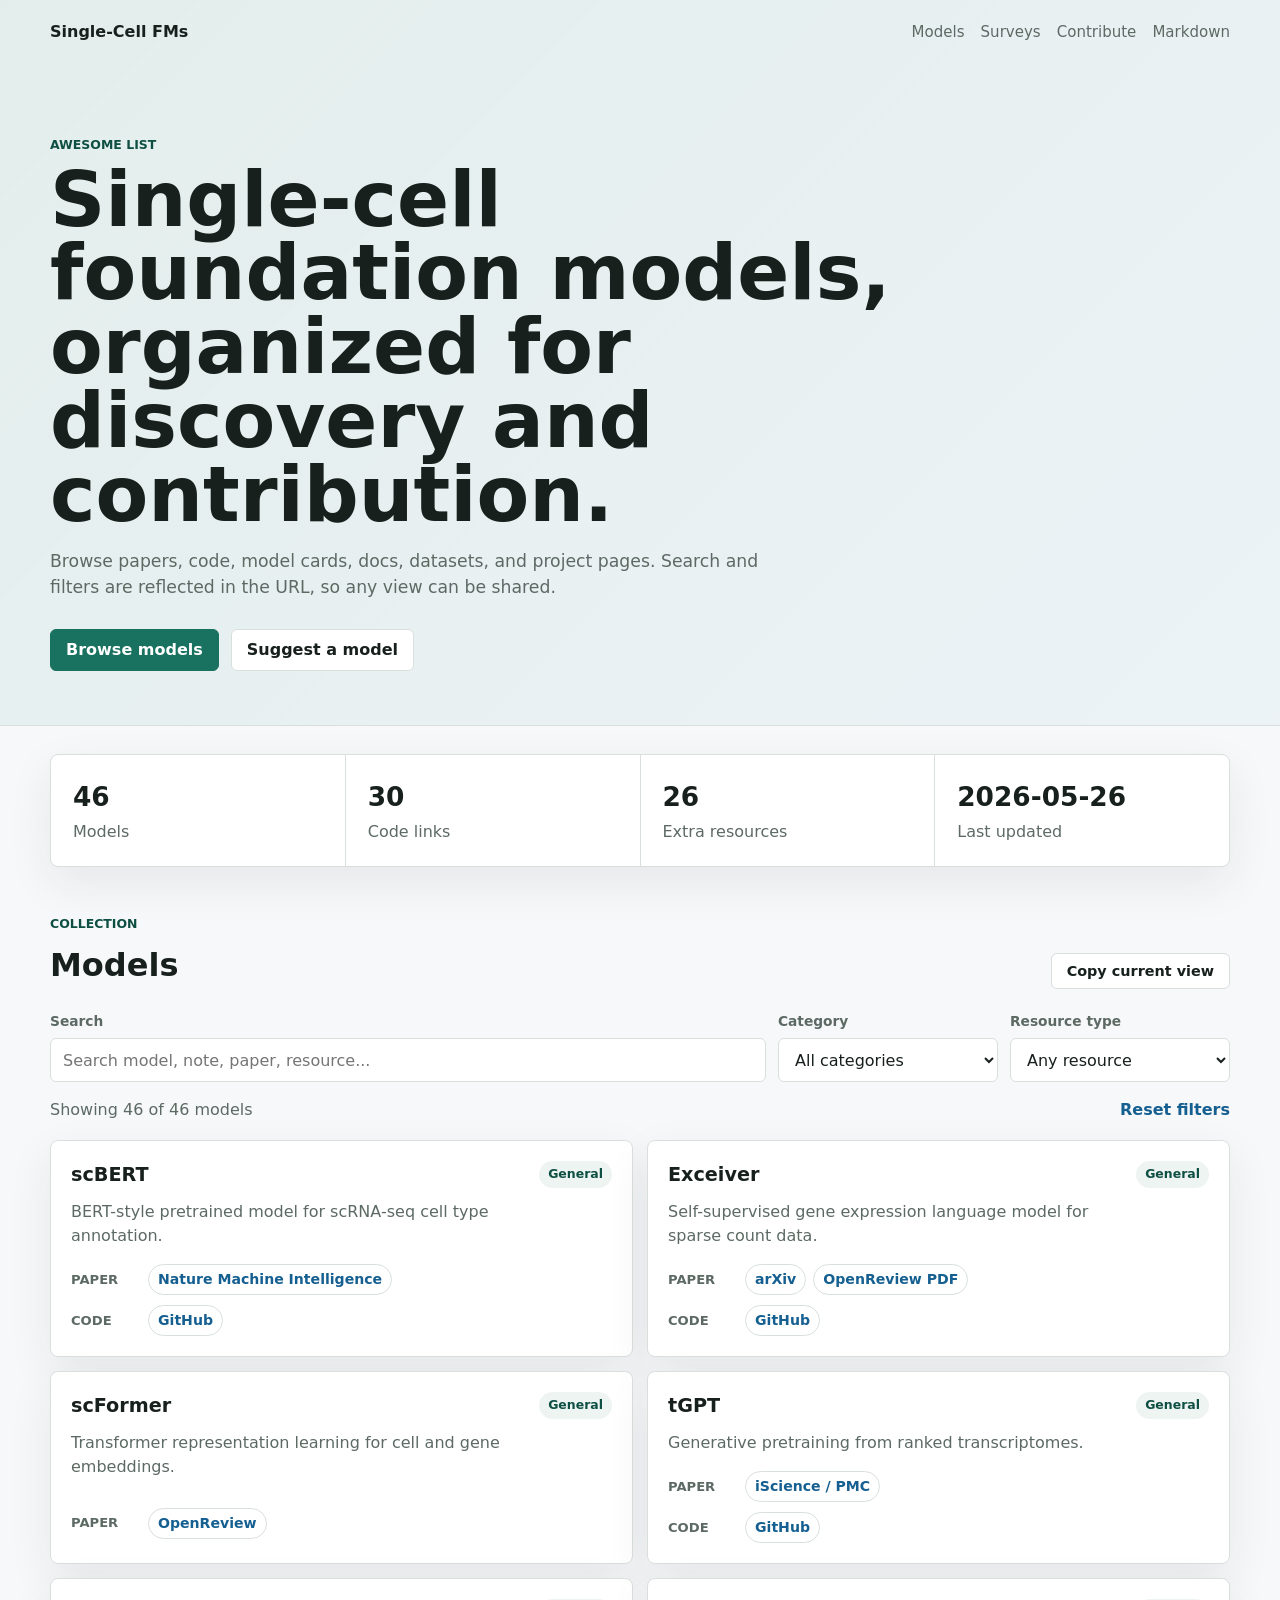
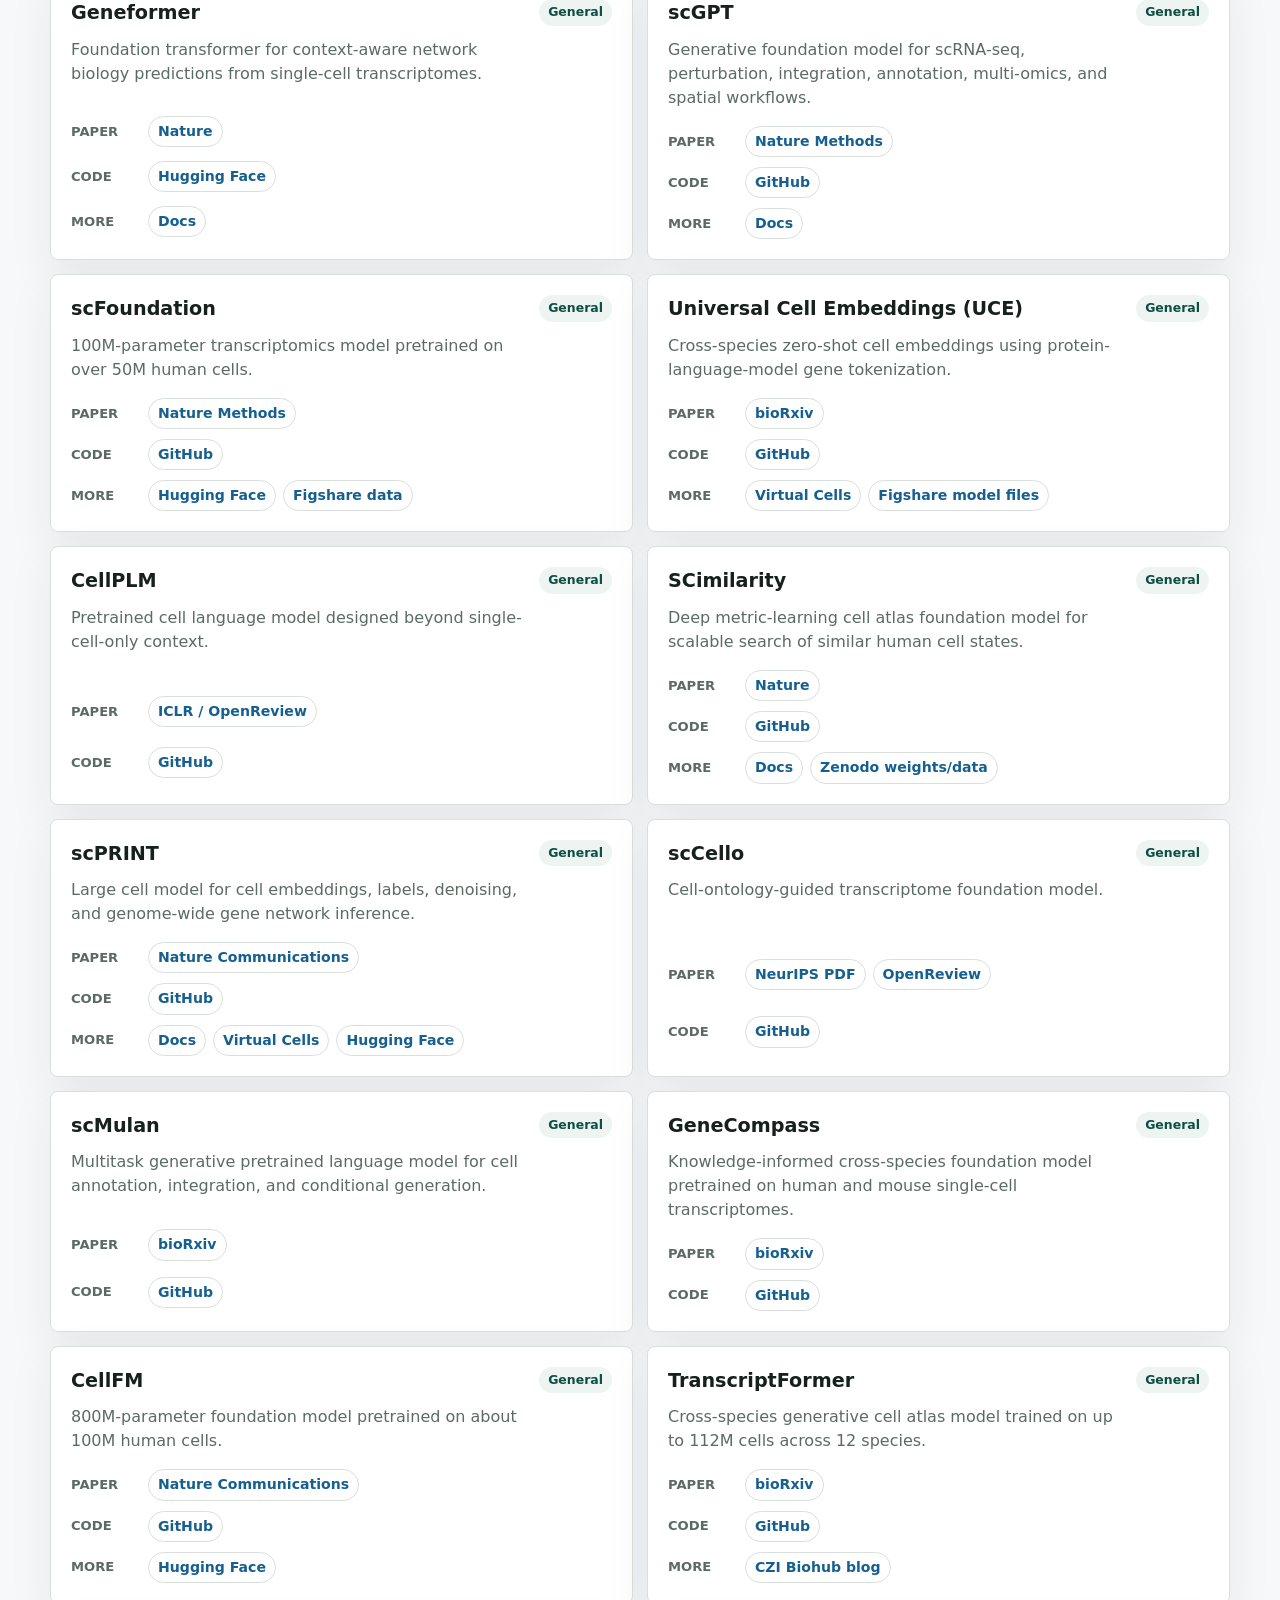
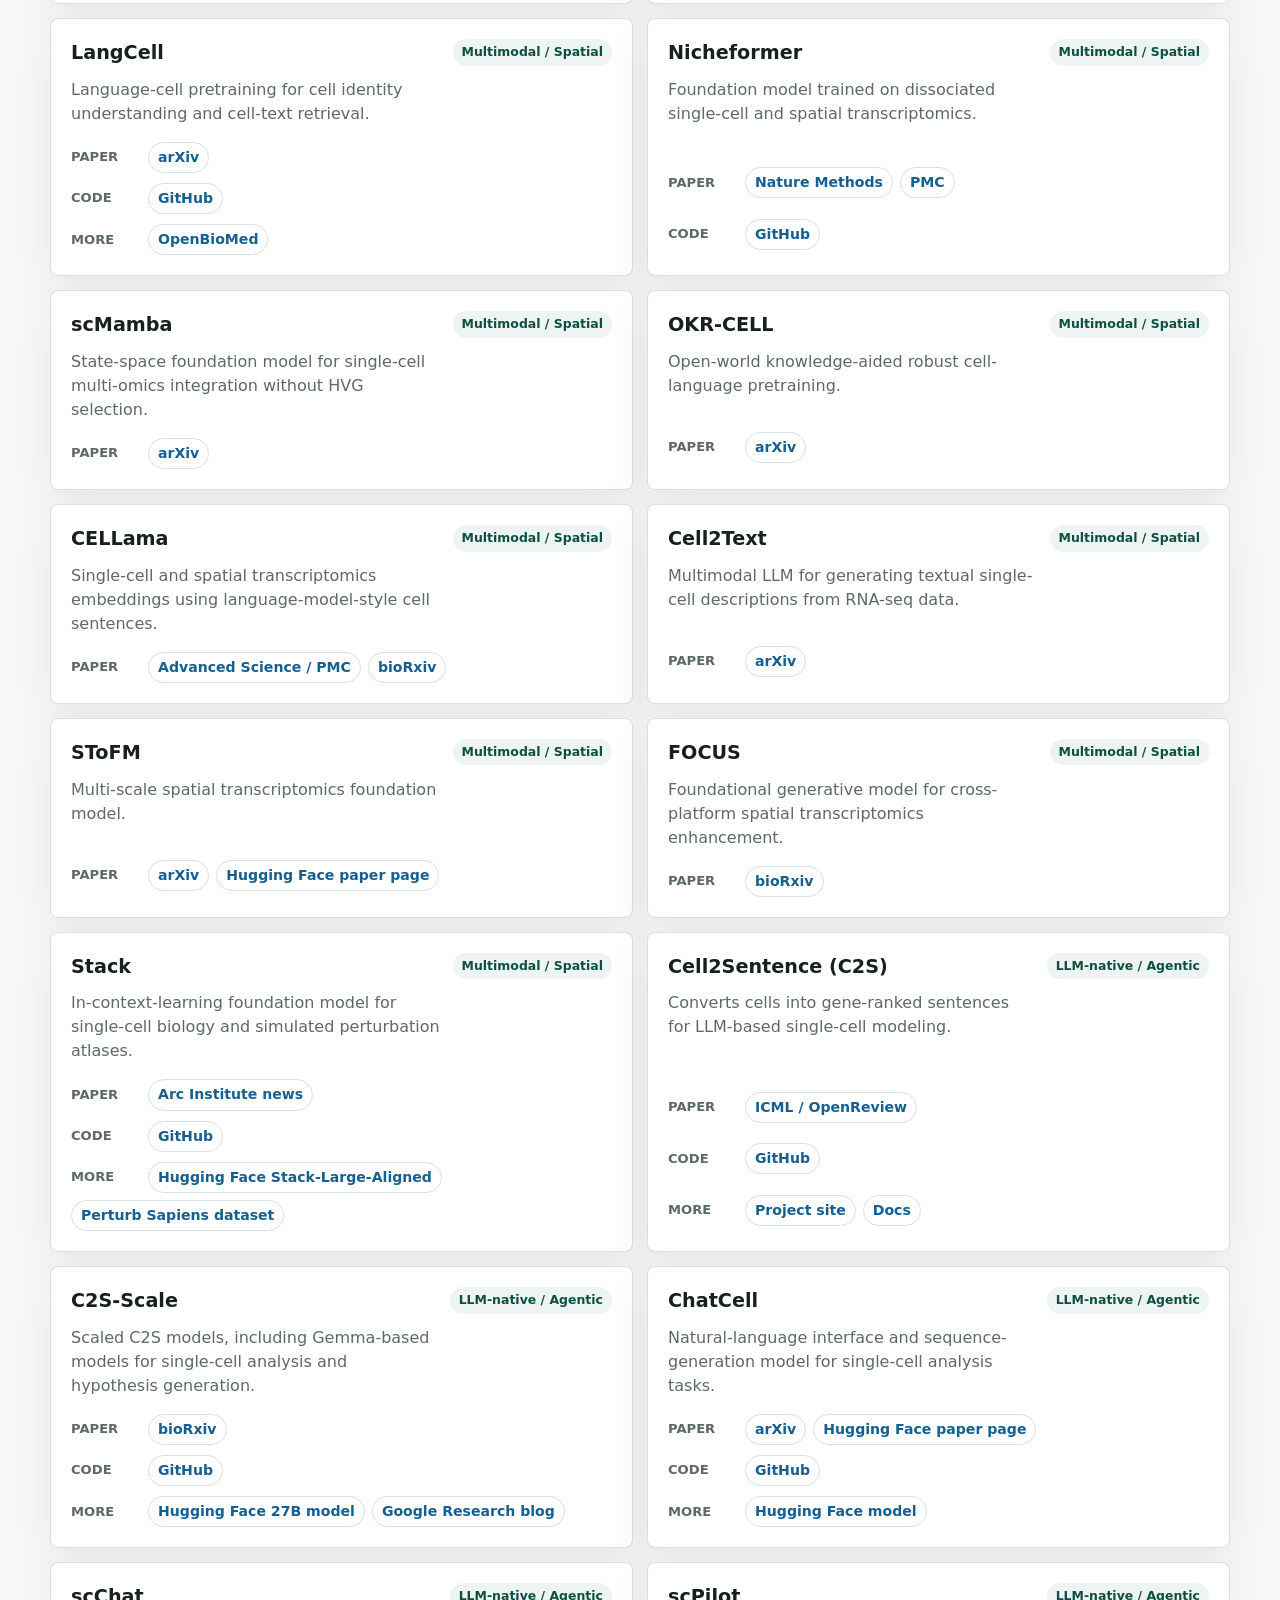
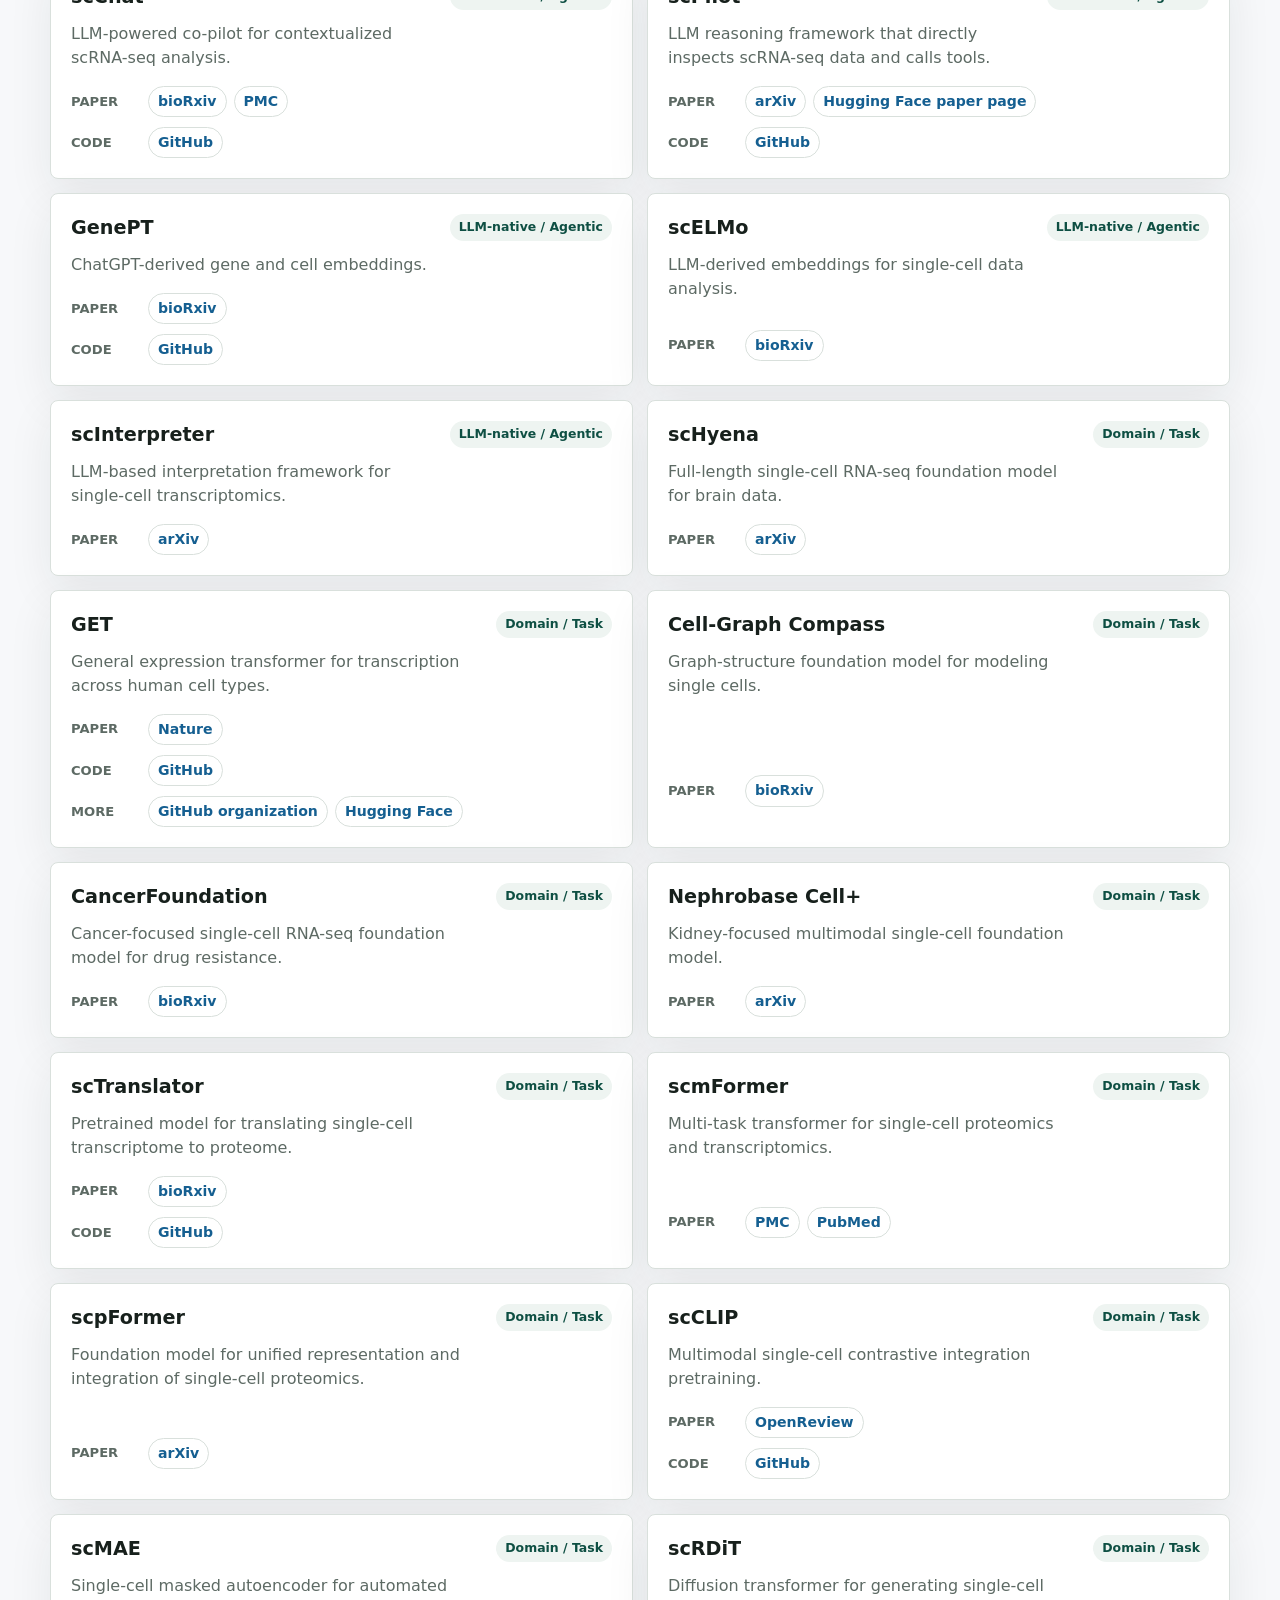
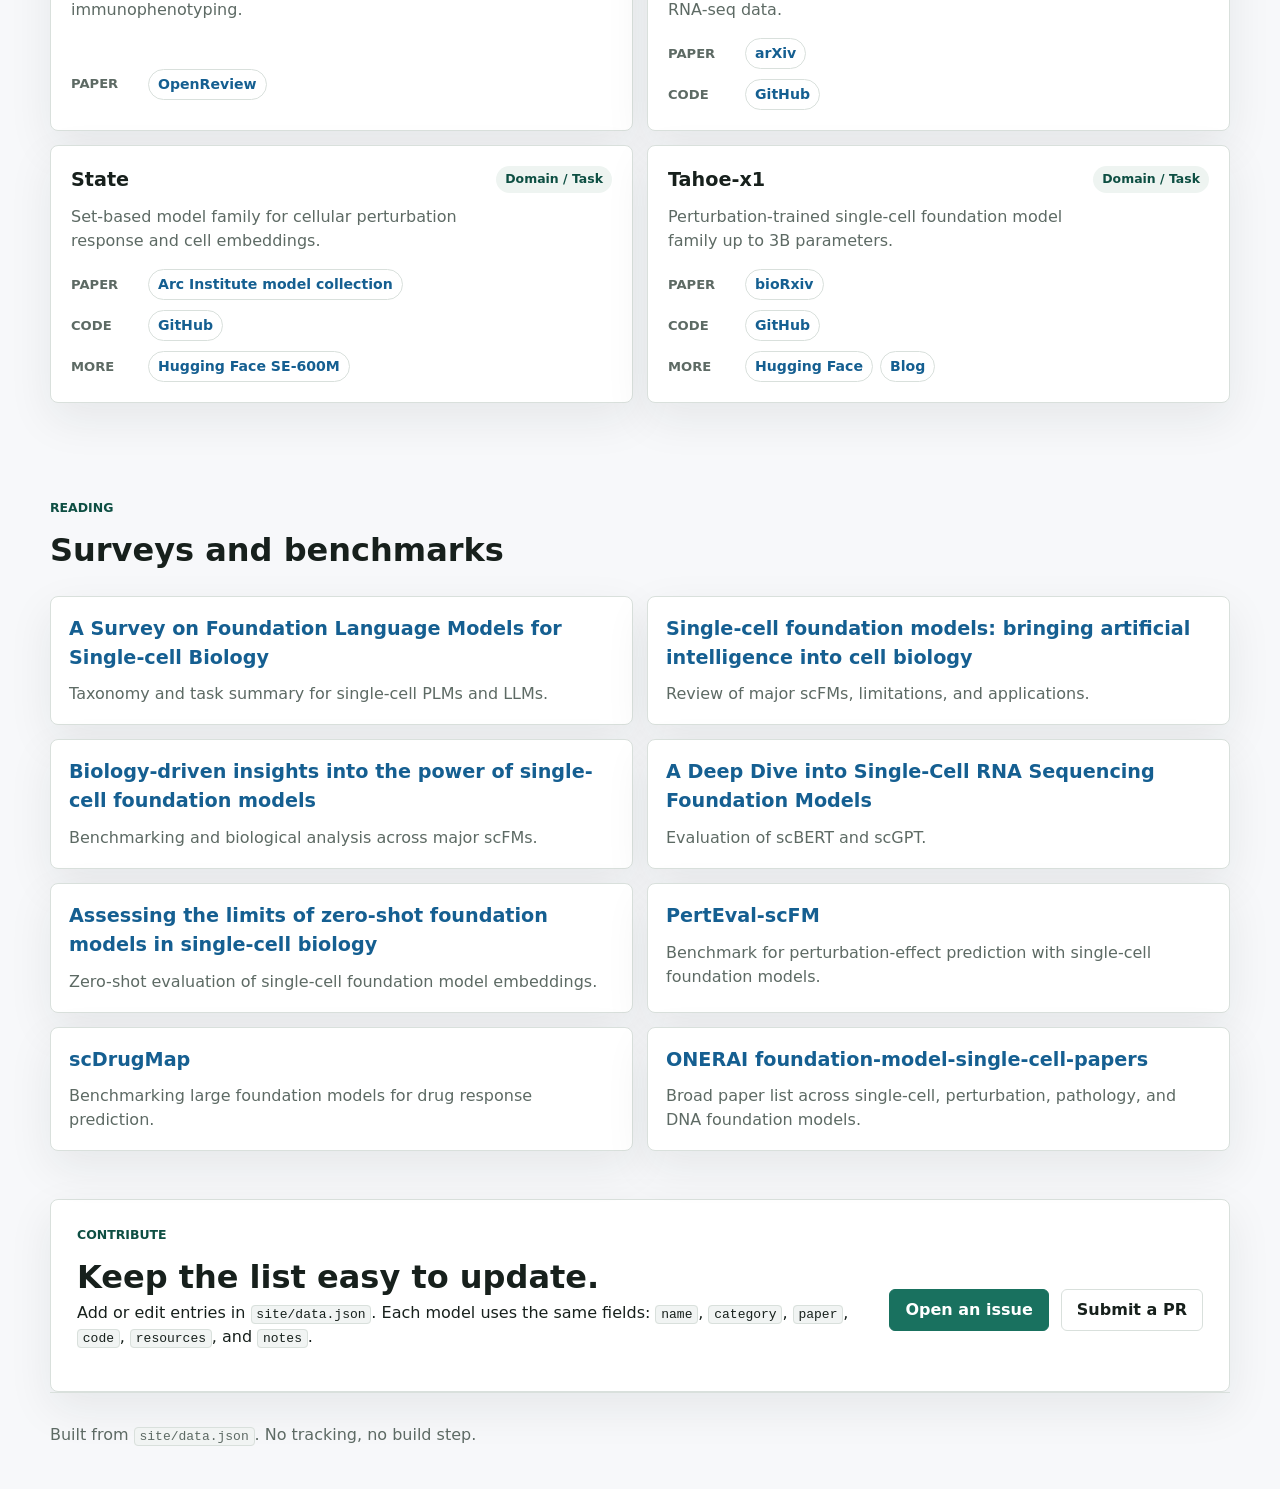
==== site/index.html @ 859fd61c "update website" ====
<!doctype html>
<html lang="en">
  <head>
    <meta charset="utf-8">
    <meta name="viewport" content="width=device-width, initial-scale=1">
    <title>Awesome Single-Cell Foundation Models</title>
    <meta name="description" content="Searchable collection of single-cell foundation models, papers, code, and resources.">
    <link rel="stylesheet" href="styles.css">
  </head>
  <body>
    <header class="site-header">
      <nav class="topbar" aria-label="Primary">
        <a class="brand" href="./">Single-Cell FMs</a>
        <div class="nav-links">
          <a href="#models">Models</a>
          <a href="#resources">Surveys</a>
          <a href="#contribute">Contribute</a>
          <a href="https://github.com/juntaic/Awesome-Single-Cell-Foundation-Models#readme">Markdown</a>
        </div>
      </nav>

      <section class="hero">
        <p class="eyebrow">Awesome list</p>
        <h1>Single-cell foundation models, organized for discovery and contribution.</h1>
        <p class="subtitle">
          Browse papers, code, model cards, docs, datasets, and project pages. Search and filters are reflected in the URL, so any view can be shared.
        </p>
        <div class="hero-actions">
          <a class="button primary" href="#models">Browse models</a>
          <a class="button" href="https://github.com/juntaic/Awesome-Single-Cell-Foundation-Models/issues/new?template=add-model.yml">Suggest a model</a>
        </div>
      </section>
    </header>

    <main>
      <section class="stats" aria-label="Collection summary">
        <div>
          <span id="modelCount">0</span>
          <p>Models</p>
        </div>
        <div>
          <span id="codeCount">0</span>
          <p>Code links</p>
        </div>
        <div>
          <span id="resourceCount">0</span>
          <p>Extra resources</p>
        </div>
        <div>
          <span id="updatedDate">-</span>
          <p>Last updated</p>
        </div>
      </section>

      <section id="models" class="section">
        <div class="section-heading">
          <div>
            <p class="eyebrow">Collection</p>
            <h2>Models</h2>
          </div>
          <button id="copyView" class="button small" type="button">Copy current view</button>
        </div>

        <div class="filters" aria-label="Model filters">
          <label class="search">
            <span>Search</span>
            <input id="searchInput" type="search" placeholder="Search model, note, paper, resource...">
          </label>

          <label>
            <span>Category</span>
            <select id="categoryFilter">
              <option value="">All categories</option>
            </select>
          </label>

          <label>
            <span>Resource type</span>
            <select id="resourceFilter">
              <option value="">Any resource</option>
              <option value="code">Has code</option>
              <option value="model">Has model / weights</option>
              <option value="docs">Has docs / project</option>
              <option value="data">Has data</option>
            </select>
          </label>
        </div>

        <div class="result-row">
          <p id="resultCount">Showing 0 models</p>
          <button id="resetFilters" type="button">Reset filters</button>
        </div>

        <div id="modelGrid" class="model-grid" aria-live="polite"></div>
      </section>

      <section id="resources" class="section">
        <div class="section-heading">
          <div>
            <p class="eyebrow">Reading</p>
            <h2>Surveys and benchmarks</h2>
          </div>
        </div>
        <div id="resourceList" class="resource-list"></div>
      </section>

      <section id="contribute" class="section contribute">
        <div>
          <p class="eyebrow">Contribute</p>
          <h2>Keep the list easy to update.</h2>
          <p>
            Add or edit entries in <code>site/data.json</code>. Each model uses the same fields:
            <code>name</code>, <code>category</code>, <code>paper</code>, <code>code</code>,
            <code>resources</code>, and <code>notes</code>.
          </p>
        </div>
        <div class="contribute-actions">
          <a class="button primary" href="https://github.com/juntaic/Awesome-Single-Cell-Foundation-Models/issues/new?template=add-model.yml">Open an issue</a>
          <a class="button" href="https://github.com/juntaic/Awesome-Single-Cell-Foundation-Models/pulls">Submit a PR</a>
        </div>
      </section>
    </main>

    <footer>
      <p>Built from <code>site/data.json</code>. No tracking, no build step.</p>
    </footer>

    <script src="app.js"></script>
  </body>
</html>
---- site/styles.css ----
:root {
  color-scheme: light;
  --bg: #f7f8fa;
  --surface: #ffffff;
  --surface-soft: #eef4f1;
  --text: #17201c;
  --muted: #5d6a64;
  --line: #d9e0dc;
  --accent: #19715f;
  --accent-dark: #0e4f43;
  --accent-soft: #dceee8;
  --link: #155f91;
  --shadow: 0 16px 45px rgba(21, 41, 34, 0.08);
}

* {
  box-sizing: border-box;
}

body {
  margin: 0;
  background: var(--bg);
  color: var(--text);
  font-family: Inter, ui-sans-serif, system-ui, -apple-system, BlinkMacSystemFont, "Segoe UI", sans-serif;
  line-height: 1.5;
}

a {
  color: var(--link);
  text-decoration: none;
}

a:hover {
  text-decoration: underline;
}

code {
  border: 1px solid var(--line);
  border-radius: 4px;
  background: #f1f4f3;
  padding: 0.08rem 0.3rem;
}

.site-header {
  background:
    linear-gradient(135deg, rgba(25, 113, 95, 0.12), rgba(71, 133, 171, 0.1)),
    var(--surface);
  border-bottom: 1px solid var(--line);
}

.topbar,
main,
footer {
  width: min(1180px, calc(100% - 32px));
  margin: 0 auto;
}

.topbar {
  min-height: 64px;
  display: flex;
  align-items: center;
  justify-content: space-between;
  gap: 24px;
}

.brand {
  color: var(--text);
  font-weight: 800;
}

.nav-links {
  display: flex;
  flex-wrap: wrap;
  gap: 16px;
  font-size: 0.94rem;
}

.nav-links a {
  color: var(--muted);
}

.hero {
  width: min(1180px, calc(100% - 32px));
  margin: 0 auto;
  padding: 72px 0 54px;
}

.eyebrow {
  margin: 0 0 8px;
  color: var(--accent-dark);
  font-size: 0.78rem;
  font-weight: 800;
  letter-spacing: 0;
  text-transform: uppercase;
}

h1,
h2,
h3,
p {
  margin-top: 0;
}

h1 {
  max-width: 920px;
  margin-bottom: 18px;
  font-size: clamp(2.35rem, 6vw, 5.4rem);
  line-height: 0.96;
  letter-spacing: 0;
}

h2 {
  margin-bottom: 0;
  font-size: 2rem;
  letter-spacing: 0;
}

h3 {
  margin-bottom: 10px;
  font-size: 1.2rem;
  letter-spacing: 0;
}

.subtitle {
  max-width: 760px;
  color: var(--muted);
  font-size: 1.08rem;
}

.hero-actions,
.contribute-actions {
  display: flex;
  flex-wrap: wrap;
  gap: 12px;
  margin-top: 28px;
}

.button,
button {
  display: inline-flex;
  align-items: center;
  justify-content: center;
  min-height: 42px;
  border: 1px solid var(--line);
  border-radius: 6px;
  background: var(--surface);
  color: var(--text);
  padding: 0 15px;
  font: inherit;
  font-weight: 700;
  cursor: pointer;
}

.button:hover,
button:hover {
  border-color: var(--accent);
  text-decoration: none;
}

.button.primary {
  border-color: var(--accent);
  background: var(--accent);
  color: #fff;
}

.button.small {
  min-height: 36px;
  font-size: 0.9rem;
}

.stats {
  display: grid;
  grid-template-columns: repeat(4, 1fr);
  gap: 1px;
  overflow: hidden;
  margin-top: 28px;
  border: 1px solid var(--line);
  border-radius: 8px;
  background: var(--line);
  box-shadow: var(--shadow);
}

.stats div {
  background: var(--surface);
  padding: 22px;
}

.stats span {
  display: block;
  margin-bottom: 3px;
  font-size: 1.65rem;
  font-weight: 850;
}

.stats p,
.result-row p,
footer p {
  margin-bottom: 0;
  color: var(--muted);
}

.section {
  padding: 48px 0;
}

.section-heading {
  display: flex;
  align-items: end;
  justify-content: space-between;
  gap: 16px;
  margin-bottom: 22px;
}

.filters {
  display: grid;
  grid-template-columns: minmax(220px, 1fr) 220px 220px;
  gap: 12px;
  margin-bottom: 16px;
}

label span {
  display: block;
  margin-bottom: 6px;
  color: var(--muted);
  font-size: 0.86rem;
  font-weight: 700;
}

input,
select {
  width: 100%;
  height: 44px;
  border: 1px solid var(--line);
  border-radius: 6px;
  background: var(--surface);
  color: var(--text);
  padding: 0 12px;
  font: inherit;
}

input:focus,
select:focus {
  border-color: var(--accent);
  outline: 3px solid var(--accent-soft);
}

.result-row {
  display: flex;
  align-items: center;
  justify-content: space-between;
  gap: 12px;
  margin-bottom: 18px;
}

.result-row button {
  min-height: auto;
  border: 0;
  background: transparent;
  color: var(--link);
  padding: 0;
}

.model-grid {
  display: grid;
  grid-template-columns: repeat(2, minmax(0, 1fr));
  gap: 14px;
}

.model-card,
.resource-card,
.contribute {
  border: 1px solid var(--line);
  border-radius: 8px;
  background: var(--surface);
  box-shadow: var(--shadow);
}

.model-card {
  display: grid;
  gap: 16px;
  padding: 20px;
}

.model-card header {
  display: flex;
  align-items: start;
  justify-content: space-between;
  gap: 12px;
}

.category {
  flex: none;
  border-radius: 999px;
  background: var(--surface-soft);
  color: var(--accent-dark);
  padding: 4px 9px;
  font-size: 0.78rem;
  font-weight: 800;
}

.notes {
  margin-bottom: 0;
  color: var(--muted);
}

.link-groups {
  display: grid;
  gap: 10px;
}

.link-group {
  display: flex;
  flex-wrap: wrap;
  gap: 7px;
  align-items: center;
}

.link-label {
  min-width: 70px;
  color: var(--muted);
  font-size: 0.82rem;
  font-weight: 800;
  text-transform: uppercase;
}

.pill {
  border: 1px solid var(--line);
  border-radius: 999px;
  background: #fff;
  padding: 4px 9px;
  font-size: 0.88rem;
  font-weight: 700;
}

.resource-list {
  display: grid;
  grid-template-columns: repeat(2, minmax(0, 1fr));
  gap: 14px;
}

.resource-card {
  padding: 18px;
}

.resource-card p {
  margin-bottom: 0;
  color: var(--muted);
}

.contribute {
  display: grid;
  grid-template-columns: 1fr auto;
  gap: 20px;
  align-items: center;
  padding: 26px;
}

footer {
  padding: 30px 0 42px;
  border-top: 1px solid var(--line);
}

@media (max-width: 820px) {
  .topbar,
  .section-heading,
  .result-row,
  .contribute {
    align-items: start;
    flex-direction: column;
  }

  .stats,
  .filters,
  .model-grid,
  .resource-list,
  .contribute {
    grid-template-columns: 1fr;
  }

  .hero {
    padding: 48px 0 38px;
  }

  h1 {
    font-size: 2.7rem;
  }
}
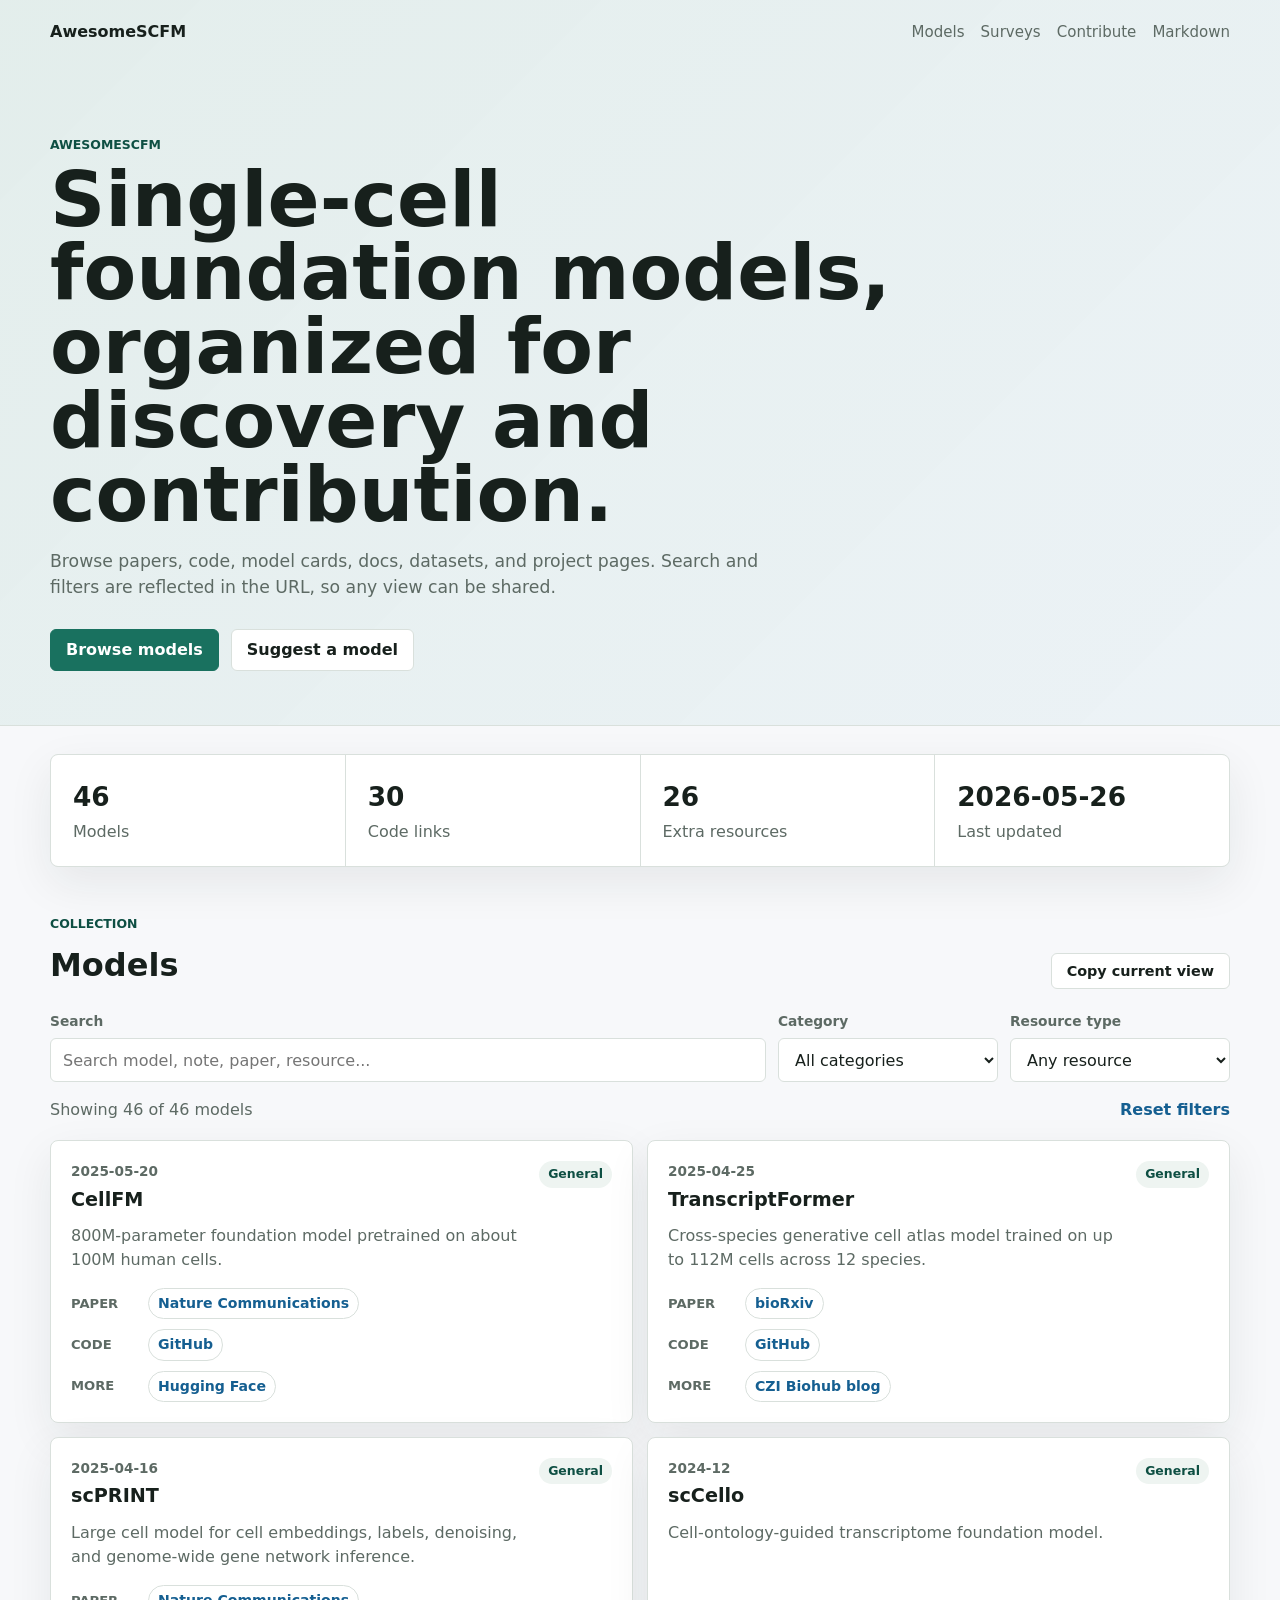
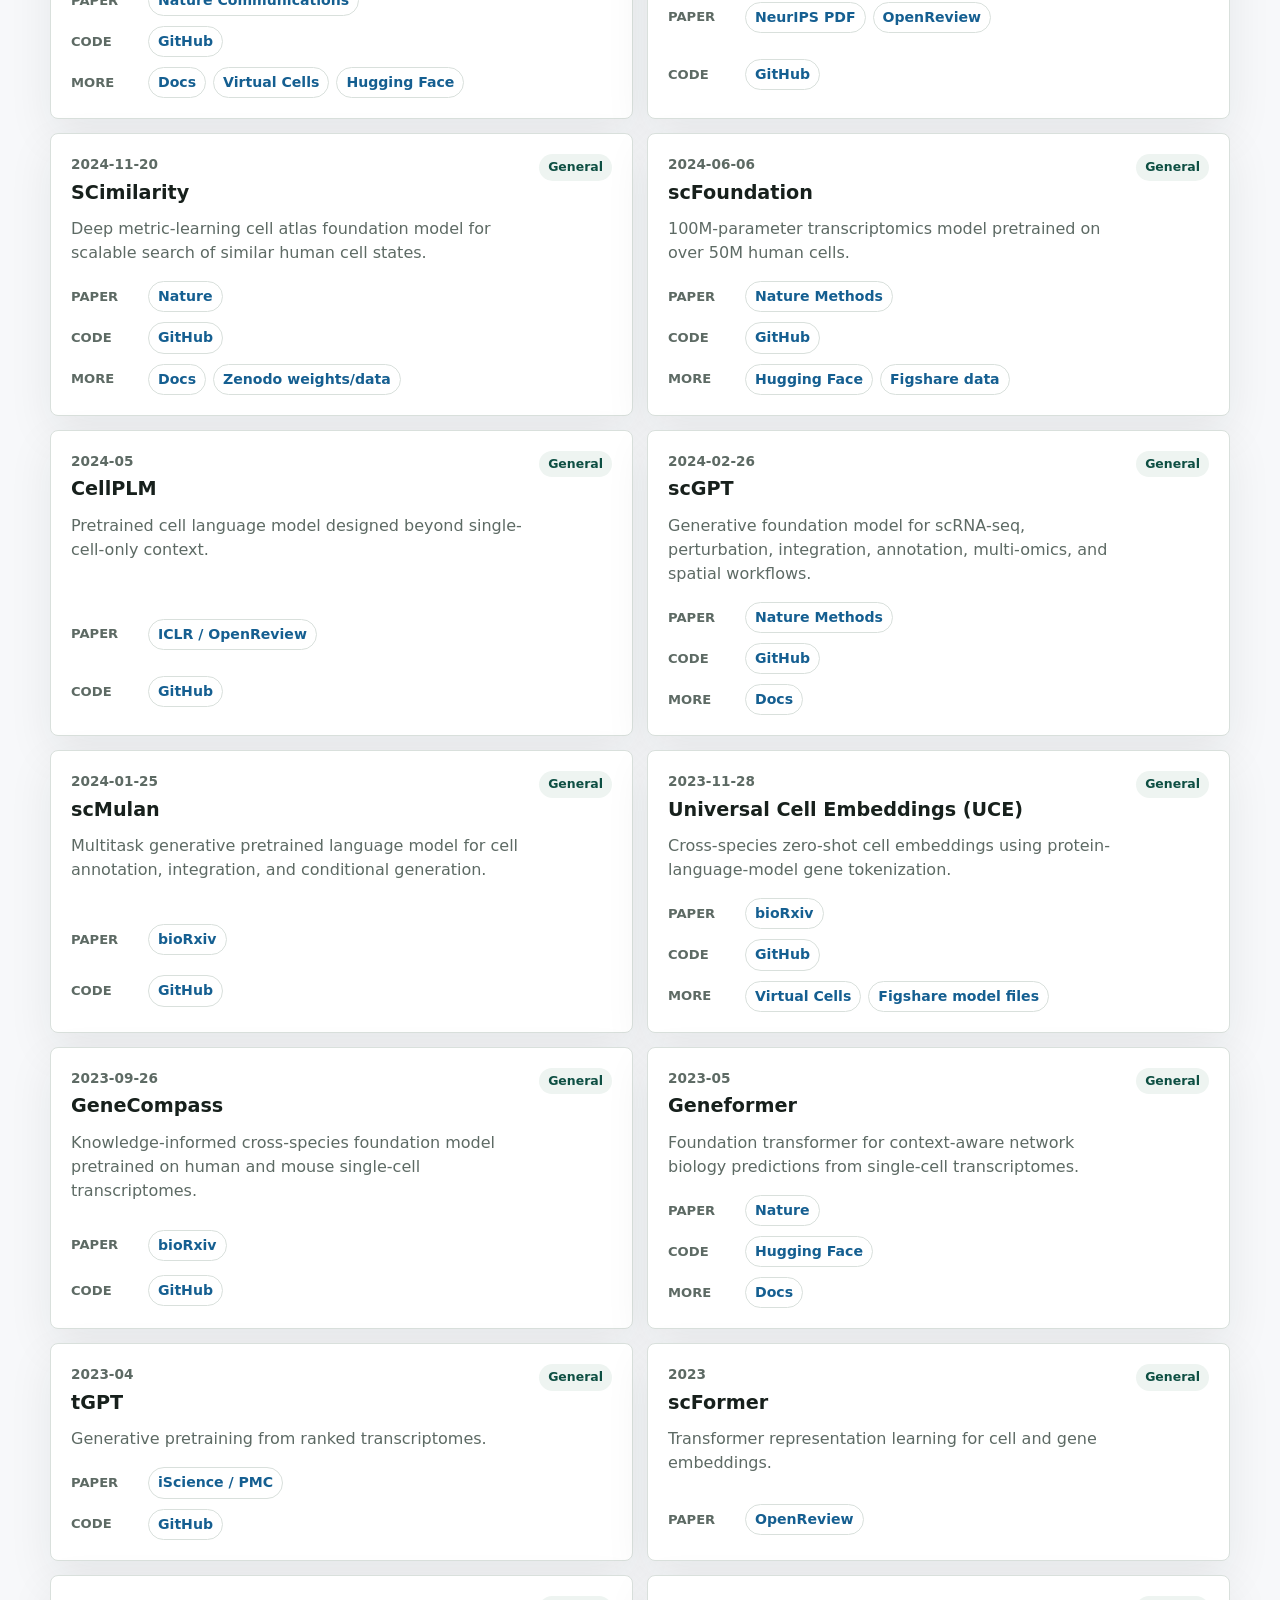
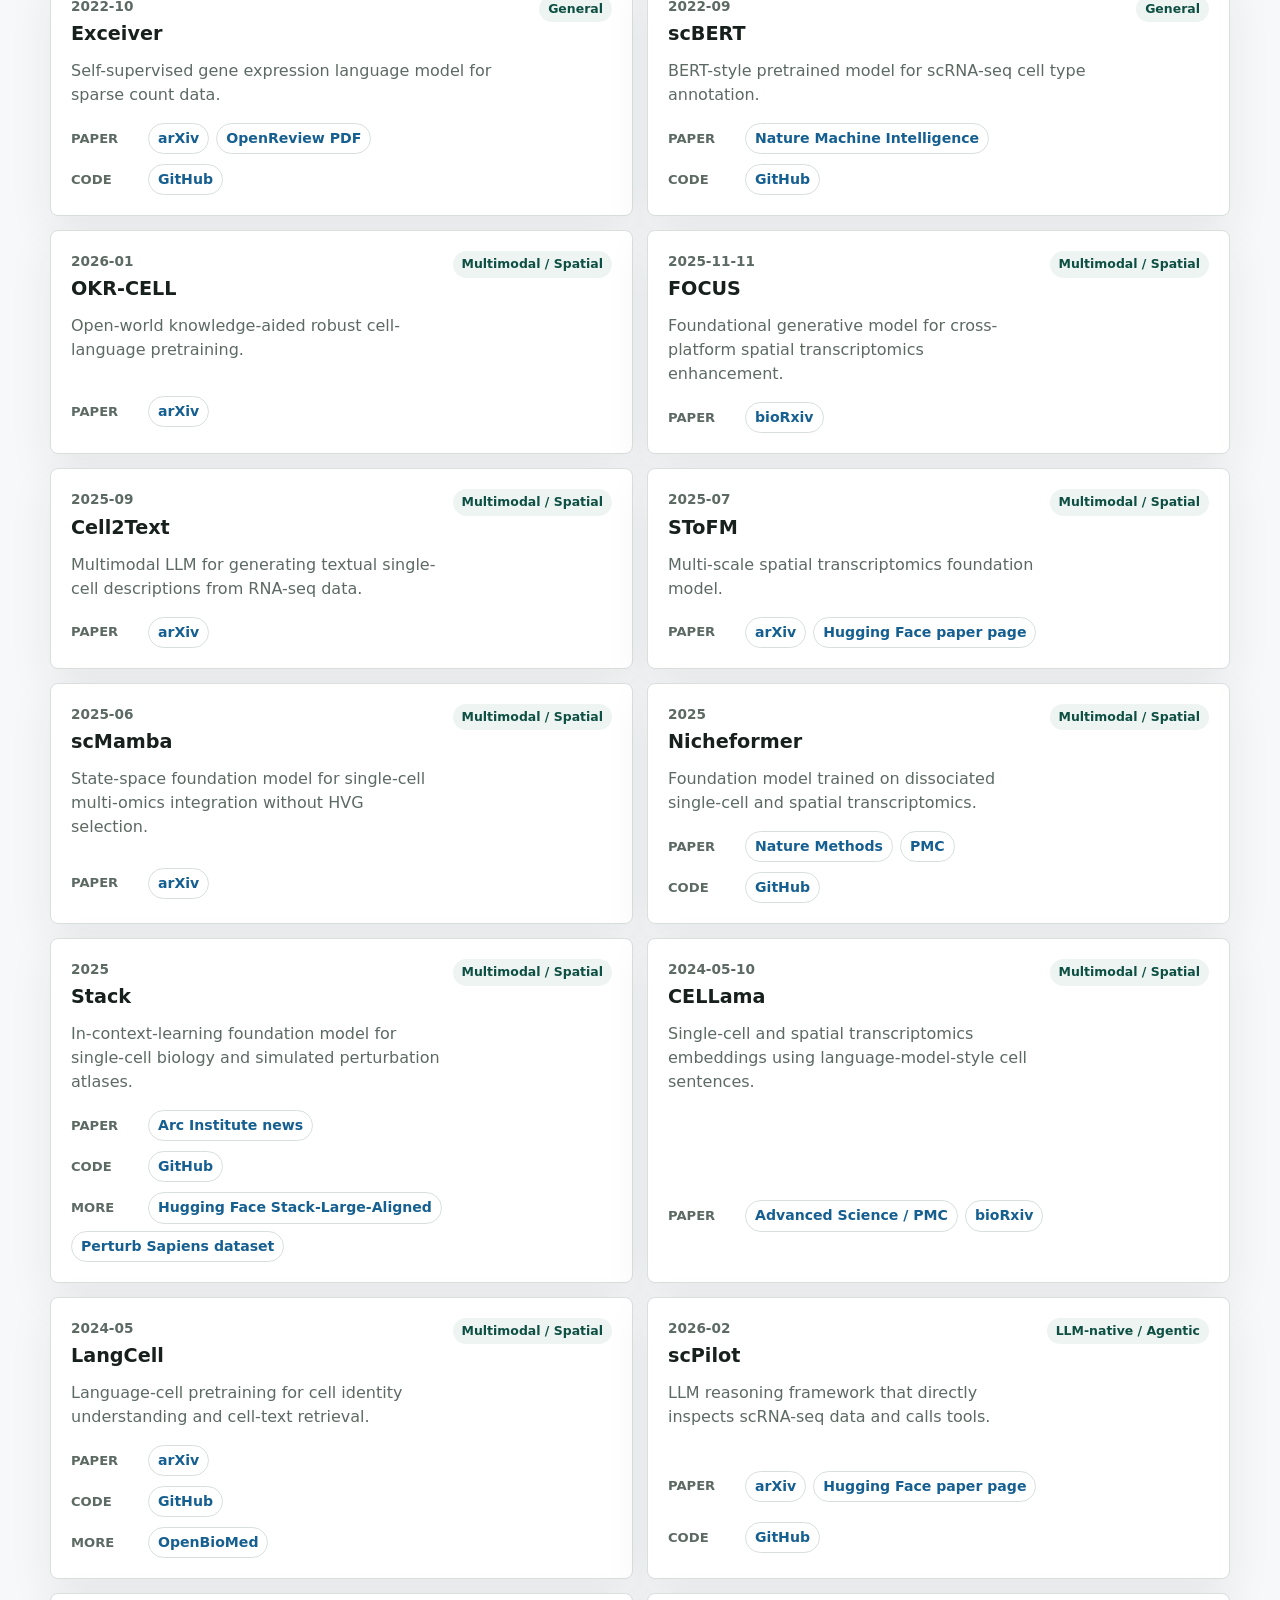
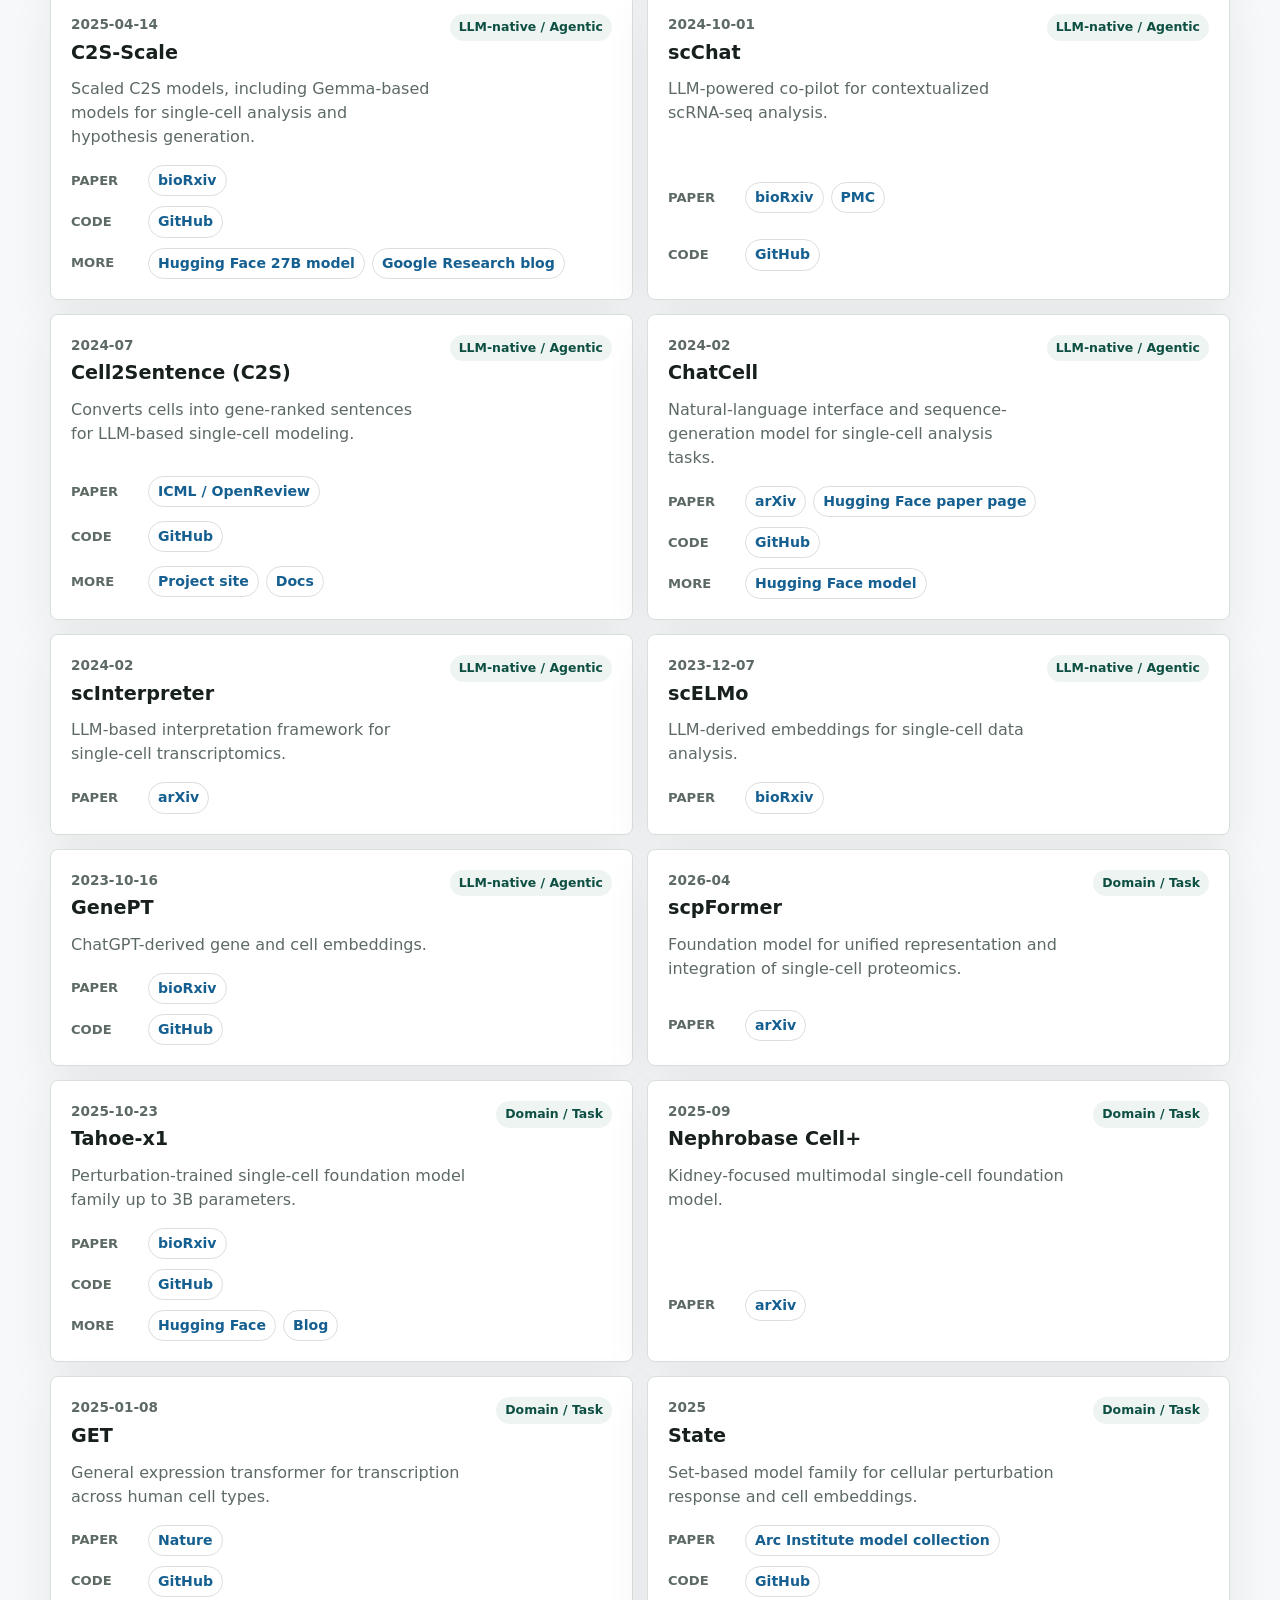
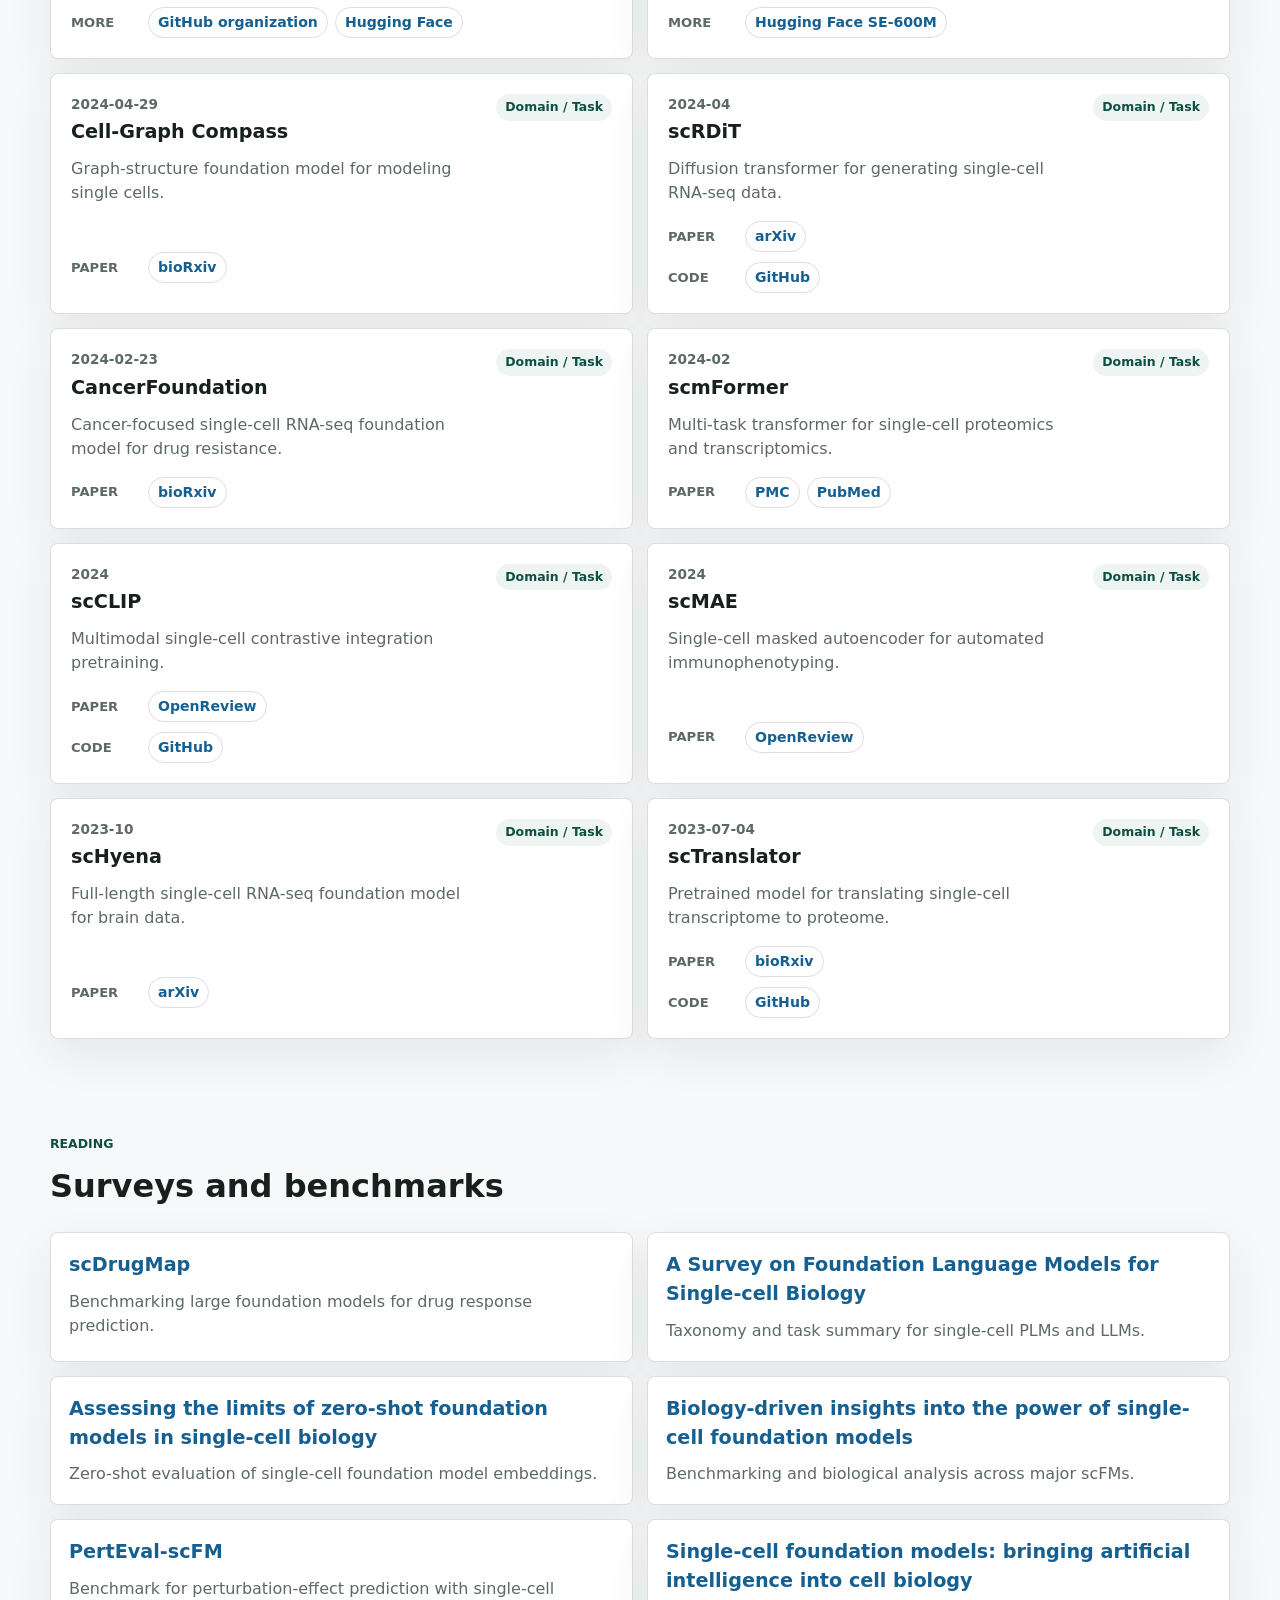
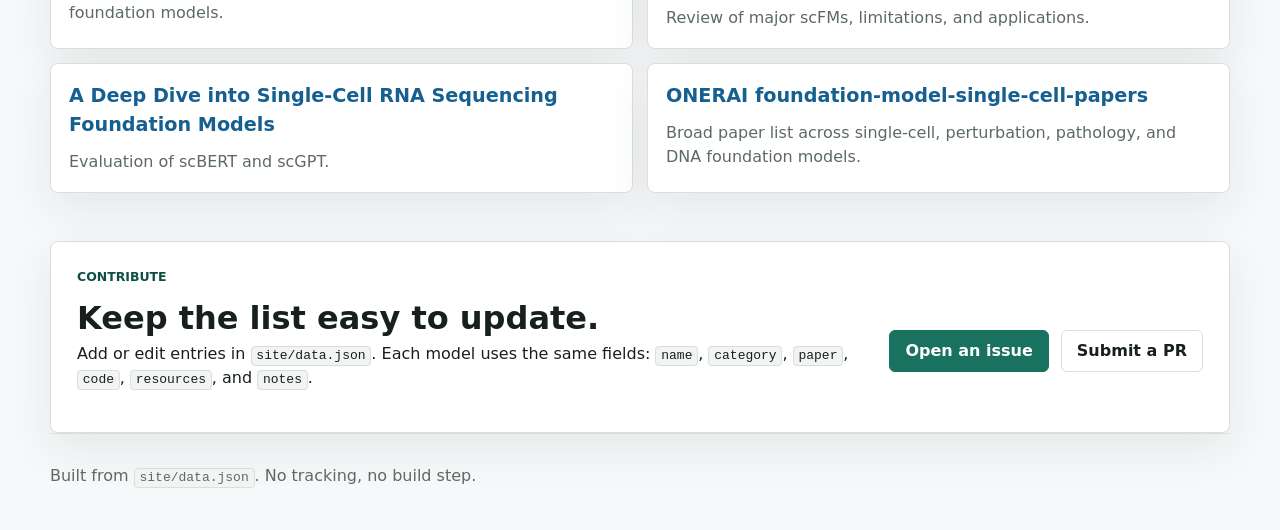
==== commit 5461c7ba: "Configure AwesomeSCFM custom domain" ====
--- a/site/index.html
+++ b/site/index.html
@@ -3,31 +3,31 @@
   <head>
     <meta charset="utf-8">
     <meta name="viewport" content="width=device-width, initial-scale=1">
-    <title>Awesome Single-Cell Foundation Models</title>
-    <meta name="description" content="Searchable collection of single-cell foundation models, papers, code, and resources.">
+    <title>AwesomeSCFM</title>
+    <meta name="description" content="AwesomeSCFM is a searchable collection of single-cell foundation models, papers, code, and resources.">
     <link rel="stylesheet" href="styles.css">
   </head>
   <body>
     <header class="site-header">
       <nav class="topbar" aria-label="Primary">
-        <a class="brand" href="./">Single-Cell FMs</a>
+        <a class="brand" href="./">AwesomeSCFM</a>
         <div class="nav-links">
           <a href="#models">Models</a>
           <a href="#resources">Surveys</a>
           <a href="#contribute">Contribute</a>
-          <a href="https://github.com/juntaic/Awesome-Single-Cell-Foundation-Models#readme">Markdown</a>
+          <a href="https://github.com/juntaic7/Awesome-Single-Cell-Foundation-Models#readme">Markdown</a>
         </div>
       </nav>
 
       <section class="hero">
-        <p class="eyebrow">Awesome list</p>
+        <p class="eyebrow">AwesomeSCFM</p>
         <h1>Single-cell foundation models, organized for discovery and contribution.</h1>
         <p class="subtitle">
           Browse papers, code, model cards, docs, datasets, and project pages. Search and filters are reflected in the URL, so any view can be shared.
         </p>
         <div class="hero-actions">
           <a class="button primary" href="#models">Browse models</a>
-          <a class="button" href="https://github.com/juntaic/Awesome-Single-Cell-Foundation-Models/issues/new?template=add-model.yml">Suggest a model</a>
+          <a class="button" href="https://github.com/juntaic7/Awesome-Single-Cell-Foundation-Models/issues/new?template=add-model.yml">Suggest a model</a>
         </div>
       </section>
     </header>
@@ -115,8 +115,8 @@
           </p>
         </div>
         <div class="contribute-actions">
-          <a class="button primary" href="https://github.com/juntaic/Awesome-Single-Cell-Foundation-Models/issues/new?template=add-model.yml">Open an issue</a>
-          <a class="button" href="https://github.com/juntaic/Awesome-Single-Cell-Foundation-Models/pulls">Submit a PR</a>
+          <a class="button primary" href="https://github.com/juntaic7/Awesome-Single-Cell-Foundation-Models/issues/new?template=add-model.yml">Open an issue</a>
+          <a class="button" href="https://github.com/juntaic7/Awesome-Single-Cell-Foundation-Models/pulls">Submit a PR</a>
         </div>
       </section>
     </main>
--- a/site/styles.css
+++ b/site/styles.css
@@ -303,6 +303,13 @@
   color: var(--muted);
 }
 
+.model-date {
+  margin-bottom: 4px;
+  color: var(--muted);
+  font-size: 0.85rem;
+  font-weight: 800;
+}
+
 .link-groups {
   display: grid;
   gap: 10px;
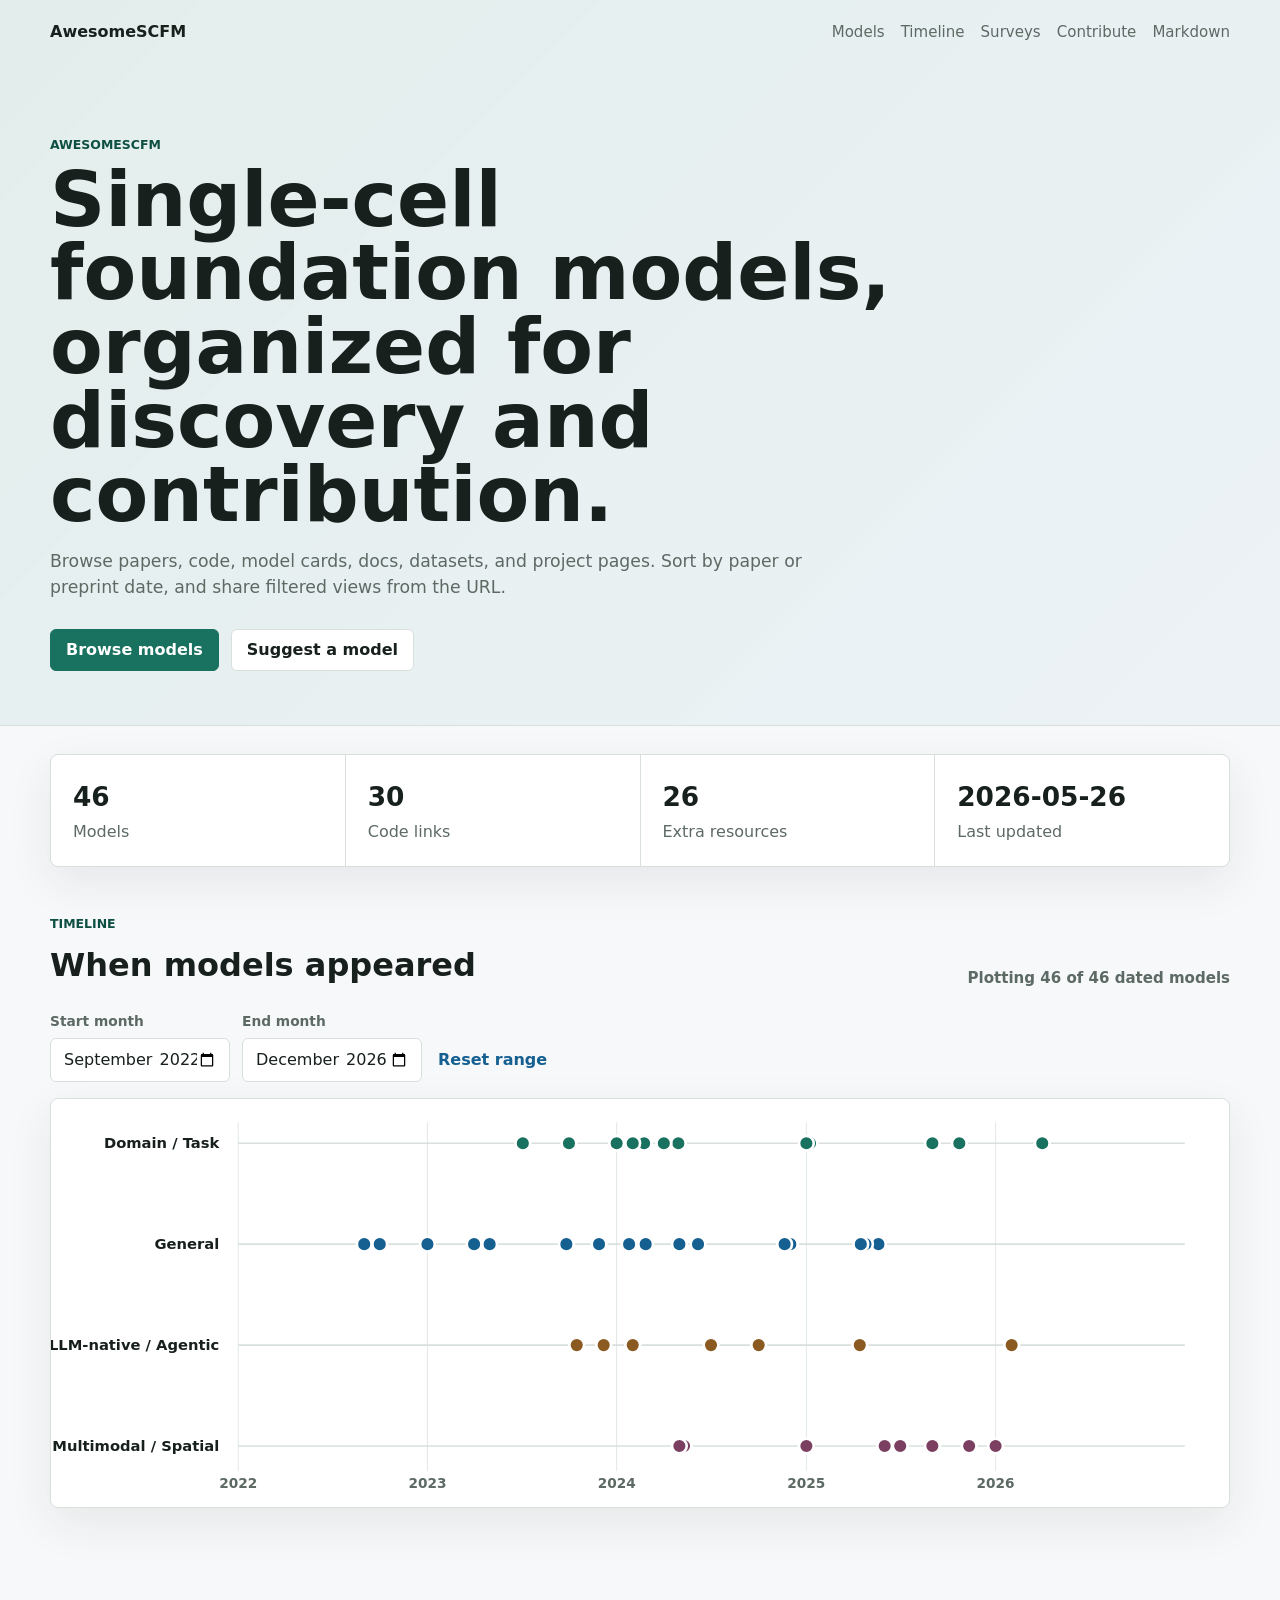
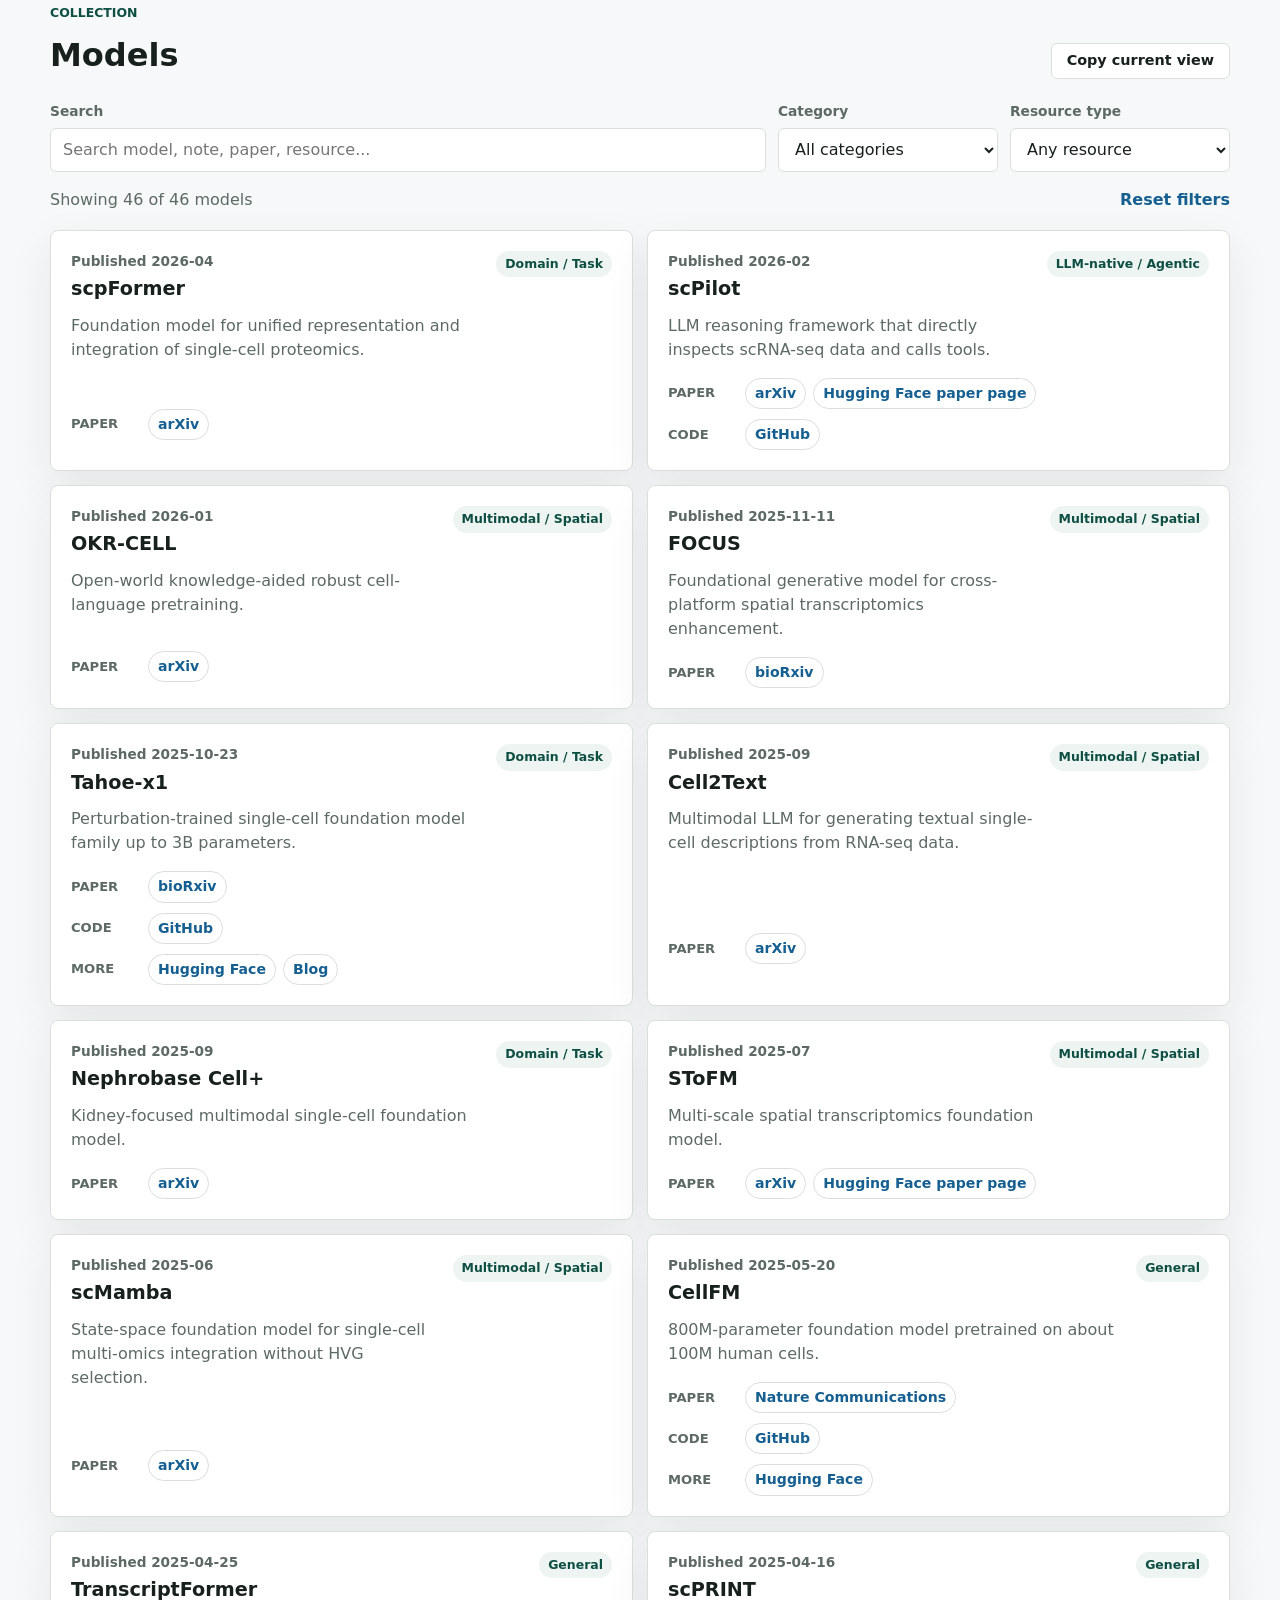
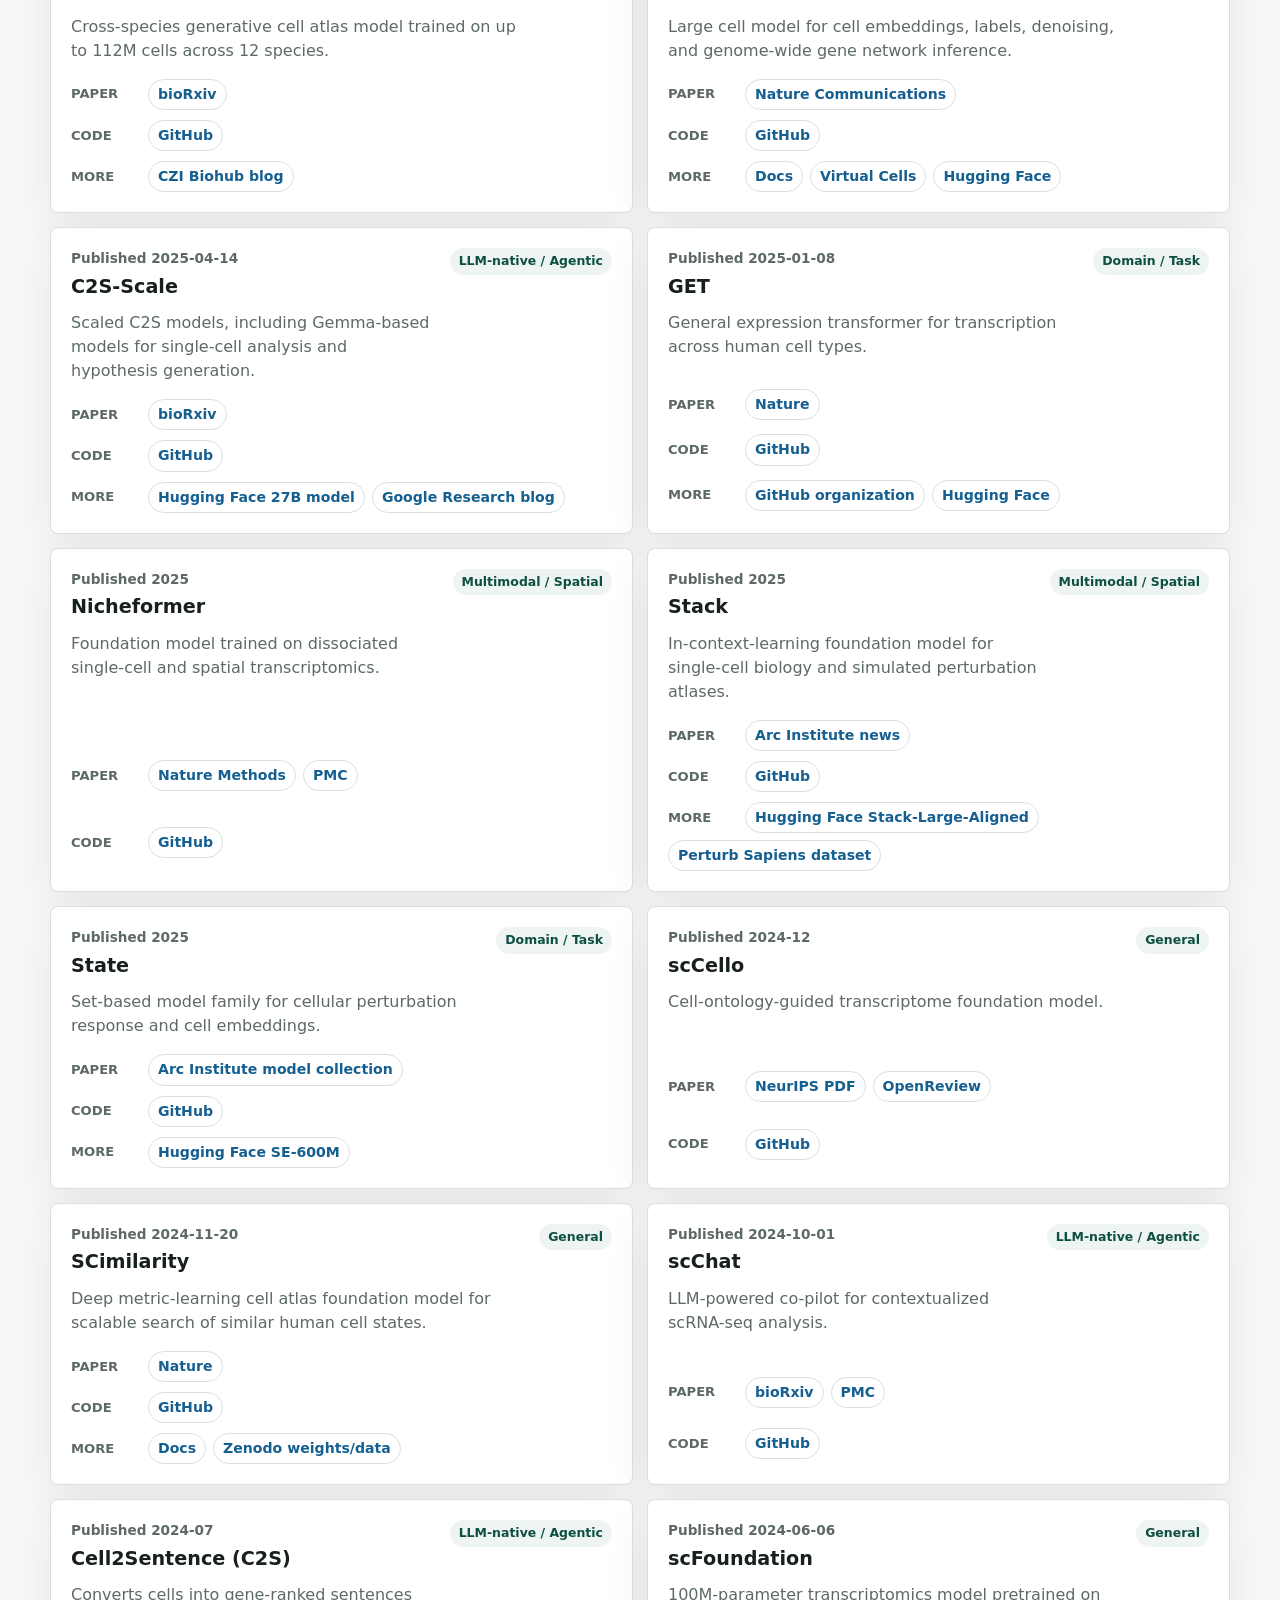
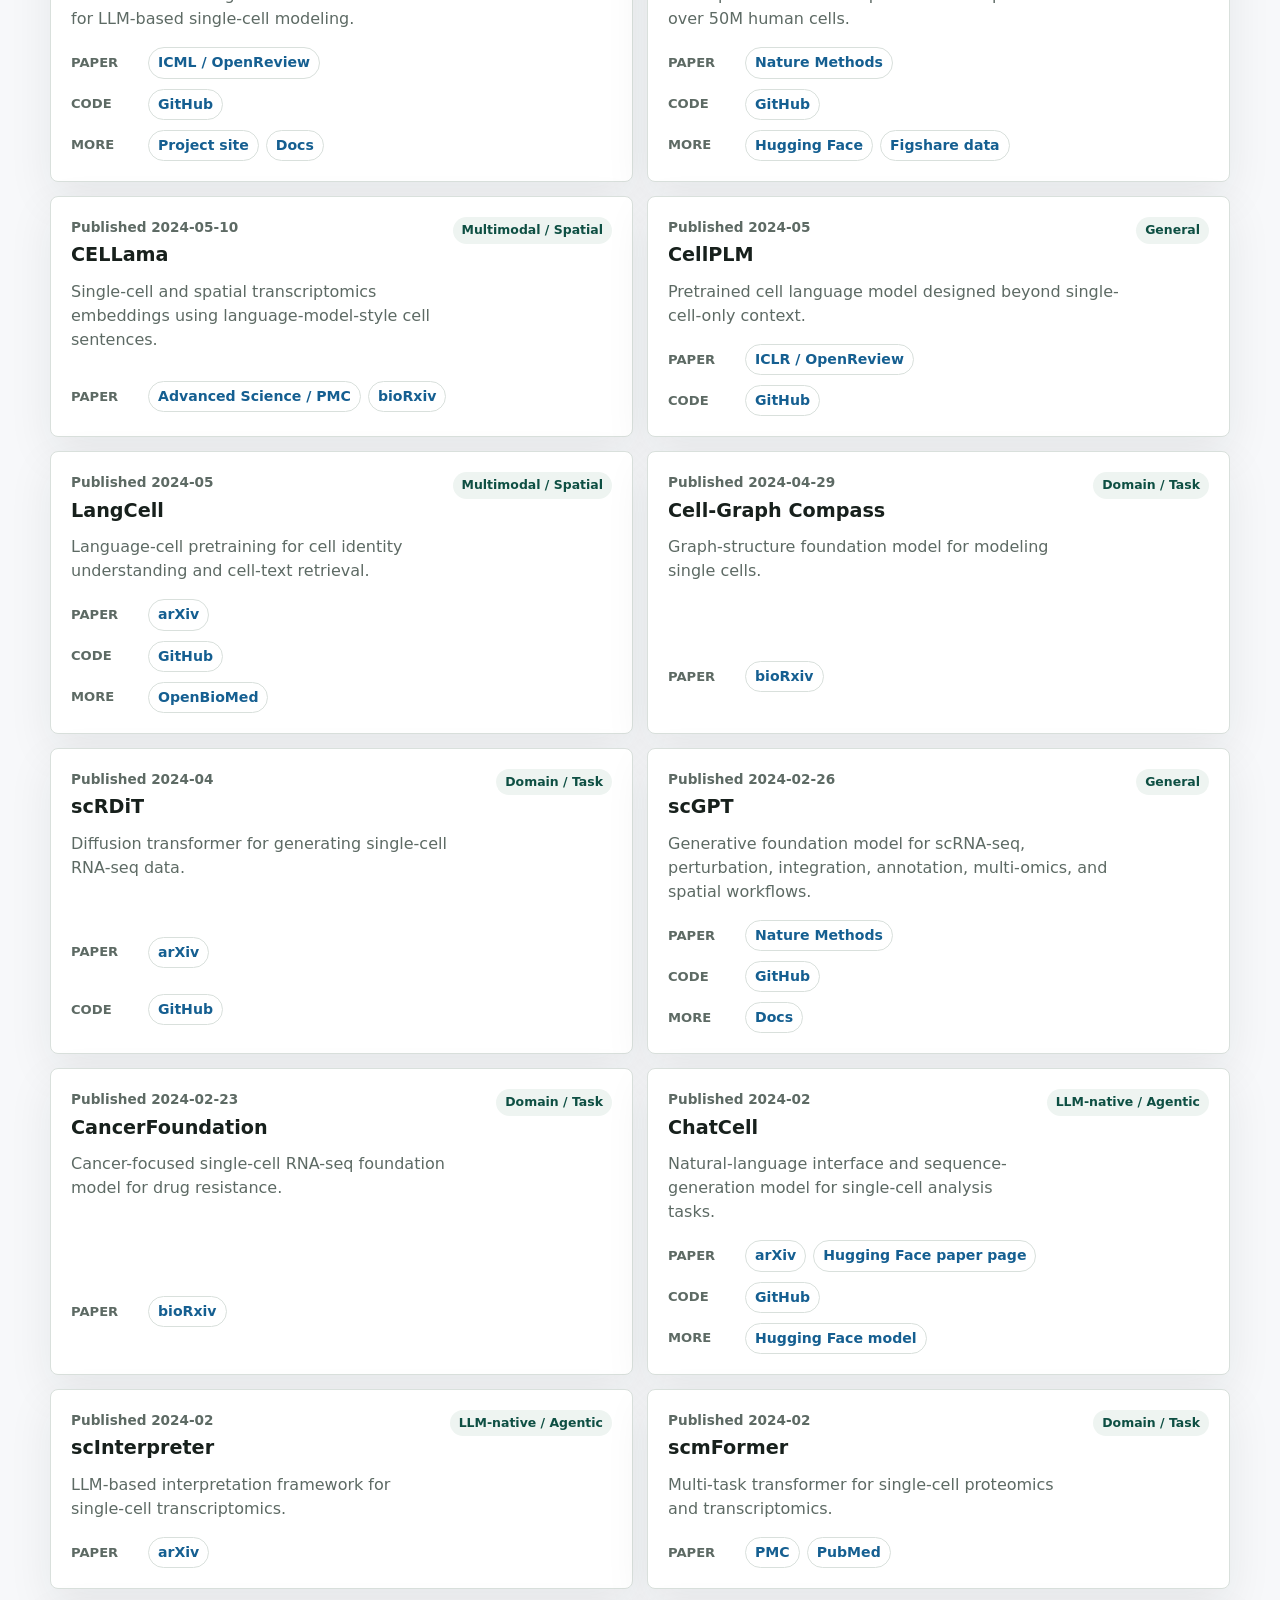
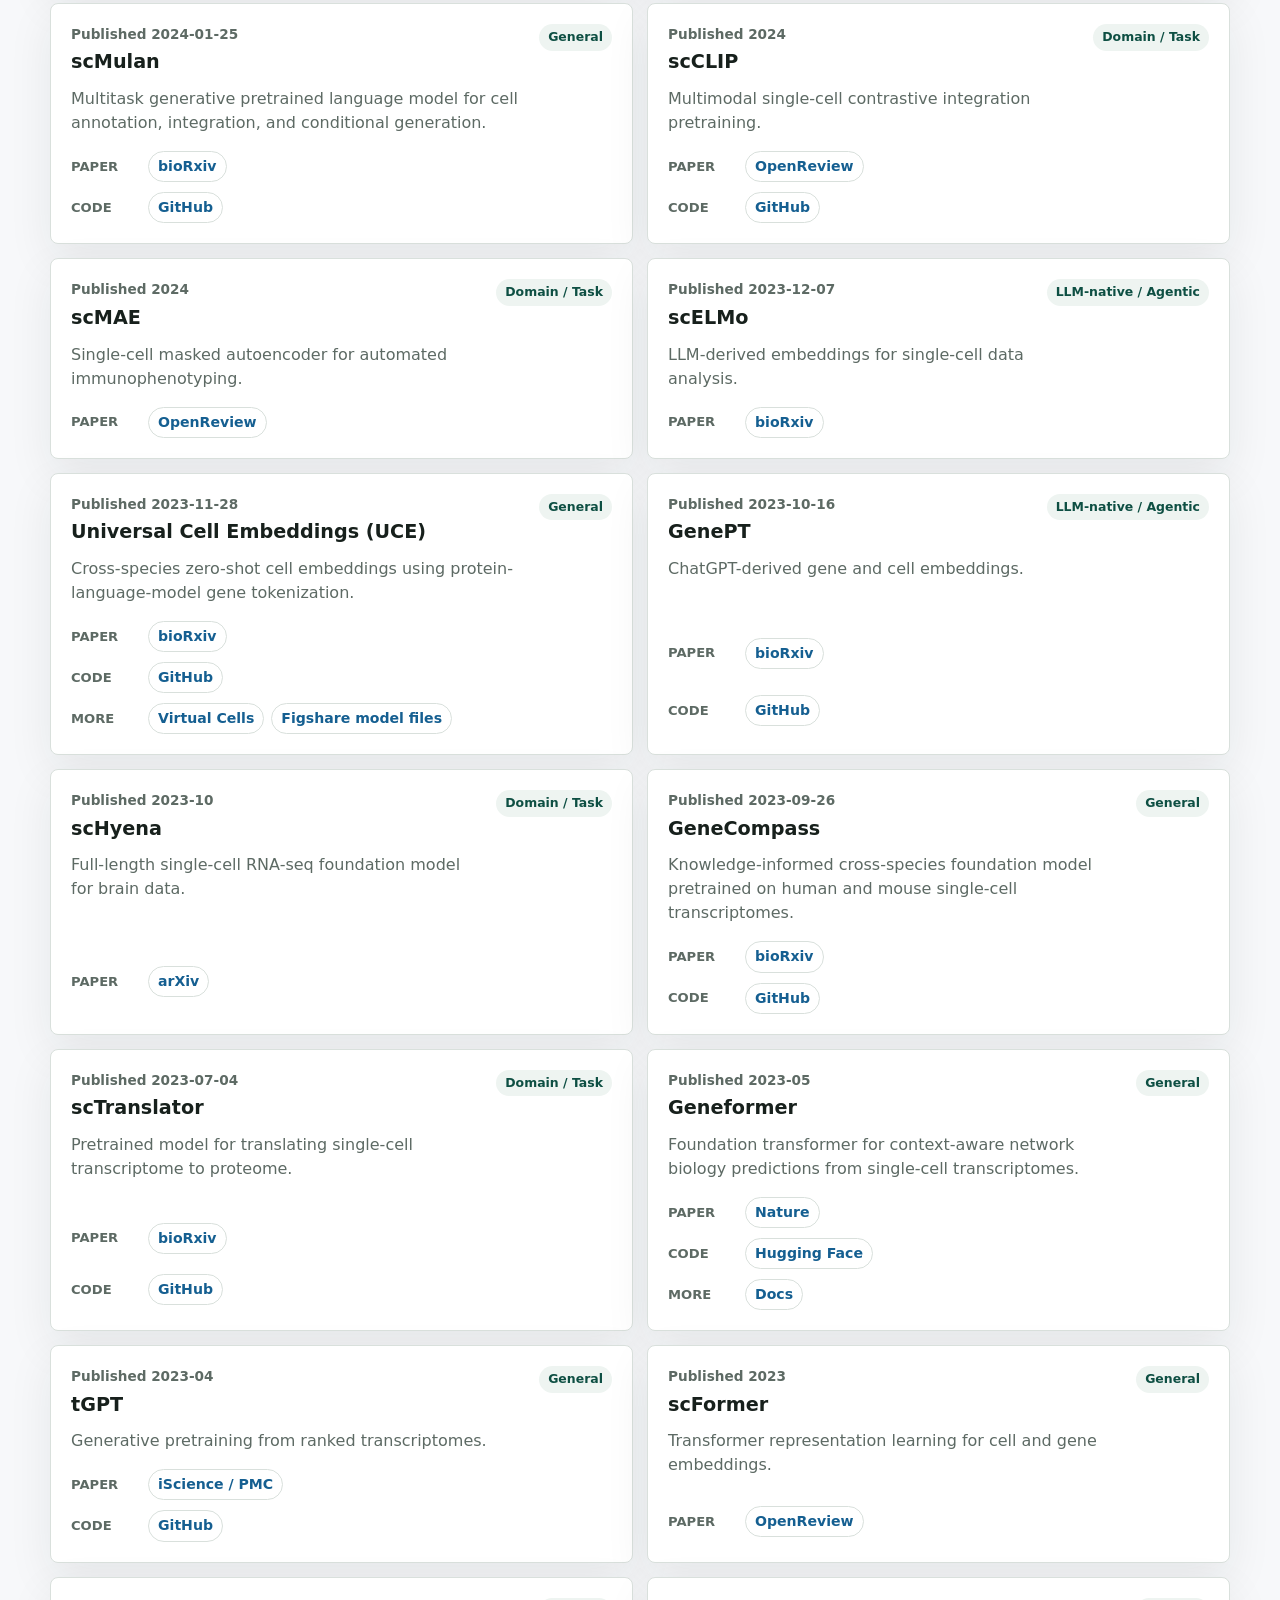
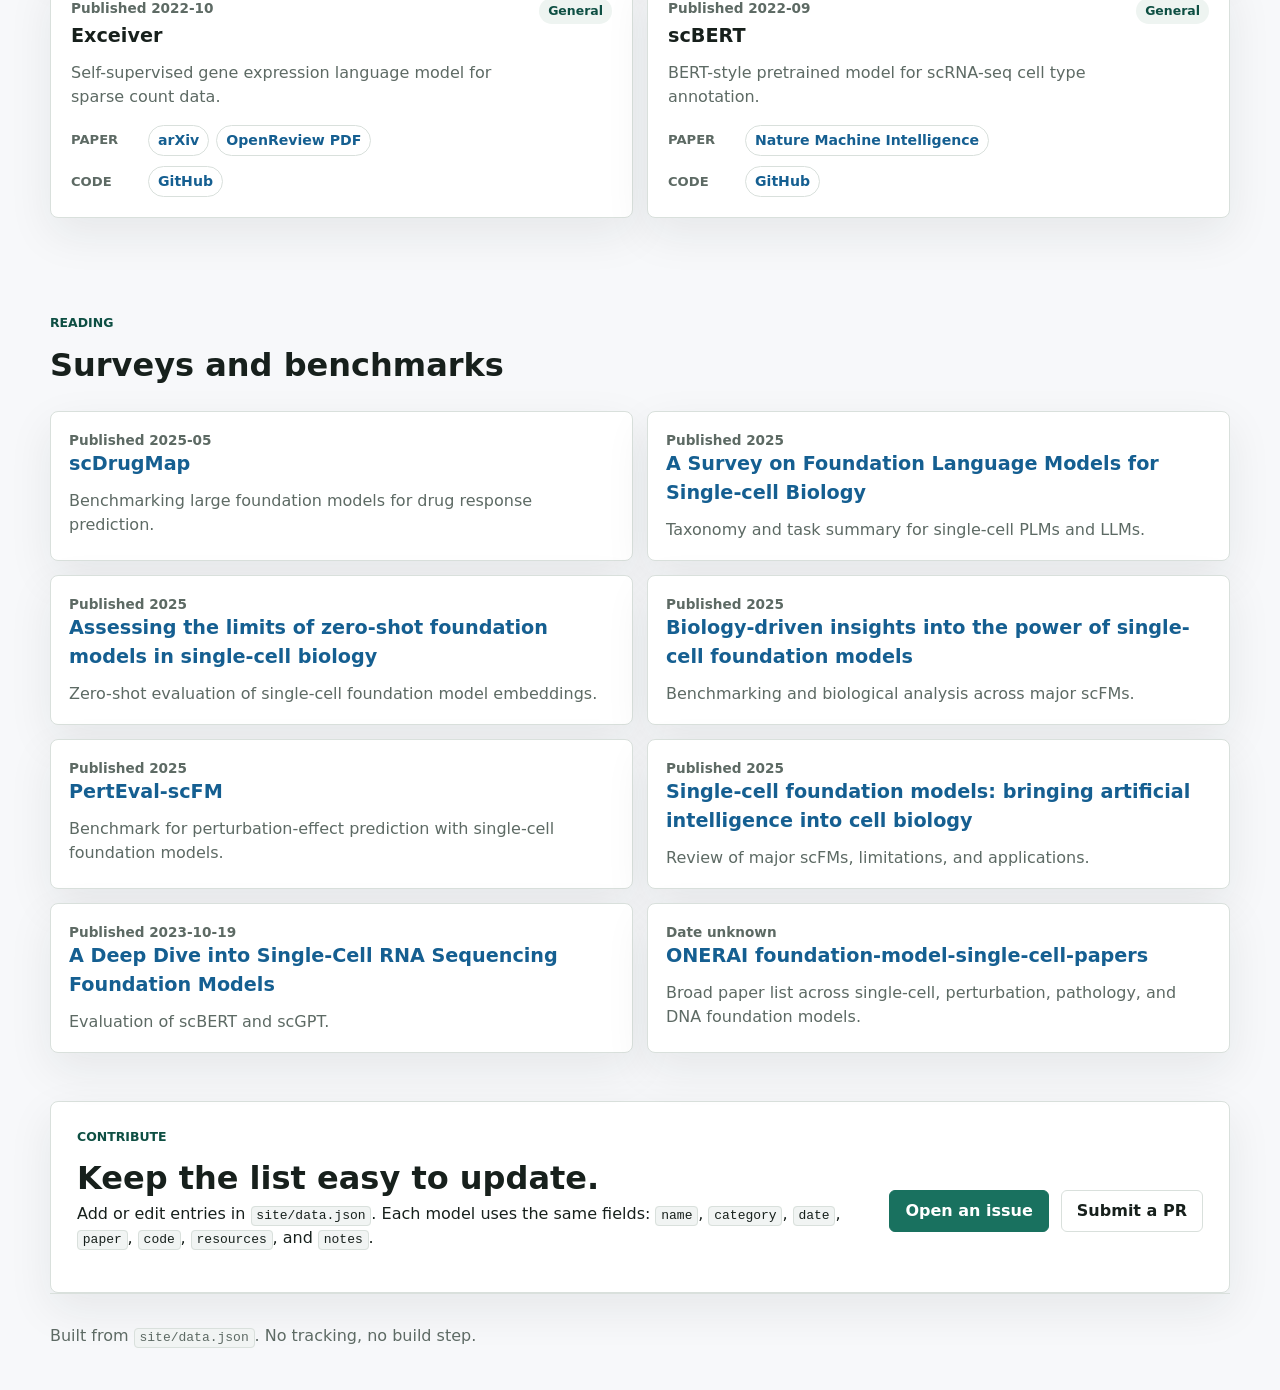
==== commit ca0120a0: "update website" ====
--- a/site/index.html
+++ b/site/index.html
@@ -13,6 +13,7 @@
         <a class="brand" href="./">AwesomeSCFM</a>
         <div class="nav-links">
           <a href="#models">Models</a>
+          <a href="#timeline">Timeline</a>
           <a href="#resources">Surveys</a>
           <a href="#contribute">Contribute</a>
           <a href="https://github.com/juntaic7/Awesome-Single-Cell-Foundation-Models#readme">Markdown</a>
@@ -23,7 +24,7 @@
         <p class="eyebrow">AwesomeSCFM</p>
         <h1>Single-cell foundation models, organized for discovery and contribution.</h1>
         <p class="subtitle">
-          Browse papers, code, model cards, docs, datasets, and project pages. Search and filters are reflected in the URL, so any view can be shared.
+          Browse papers, code, model cards, docs, datasets, and project pages. Sort by paper or preprint date, and share filtered views from the URL.
         </p>
         <div class="hero-actions">
           <a class="button primary" href="#models">Browse models</a>
@@ -50,6 +51,28 @@
           <span id="updatedDate">-</span>
           <p>Last updated</p>
         </div>
+      </section>
+
+      <section id="timeline" class="section">
+        <div class="section-heading">
+          <div>
+            <p class="eyebrow">Timeline</p>
+            <h2>When models appeared</h2>
+          </div>
+          <p id="timelineCount" class="section-note">Showing 0 models</p>
+        </div>
+        <div class="timeline-controls" aria-label="Timeline date range">
+          <label>
+            <span>Start month</span>
+            <input id="timelineStart" type="month">
+          </label>
+          <label>
+            <span>End month</span>
+            <input id="timelineEnd" type="month">
+          </label>
+          <button id="resetTimelineRange" type="button">Reset range</button>
+        </div>
+        <div id="timelinePlot" class="timeline-plot" aria-live="polite"></div>
       </section>
 
       <section id="models" class="section">
@@ -84,6 +107,7 @@
               <option value="data">Has data</option>
             </select>
           </label>
+
         </div>
 
         <div class="result-row">
@@ -110,7 +134,7 @@
           <h2>Keep the list easy to update.</h2>
           <p>
             Add or edit entries in <code>site/data.json</code>. Each model uses the same fields:
-            <code>name</code>, <code>category</code>, <code>paper</code>, <code>code</code>,
+            <code>name</code>, <code>category</code>, <code>date</code>, <code>paper</code>, <code>code</code>,
             <code>resources</code>, and <code>notes</code>.
           </p>
         </div>
--- a/site/styles.css
+++ b/site/styles.css
@@ -211,6 +211,13 @@
   margin-bottom: 22px;
 }
 
+.section-note {
+  margin-bottom: 0;
+  color: var(--muted);
+  font-size: 0.94rem;
+  font-weight: 700;
+}
+
 .filters {
   display: grid;
   grid-template-columns: minmax(220px, 1fr) 220px 220px;
@@ -343,6 +350,100 @@
   display: grid;
   grid-template-columns: repeat(2, minmax(0, 1fr));
   gap: 14px;
+}
+
+.timeline-plot {
+  overflow-x: auto;
+  border: 1px solid var(--line);
+  border-radius: 8px;
+  background: var(--surface);
+  box-shadow: var(--shadow);
+}
+
+.timeline-controls {
+  display: flex;
+  align-items: end;
+  flex-wrap: wrap;
+  gap: 12px;
+  margin-bottom: 16px;
+}
+
+.timeline-controls label {
+  width: 180px;
+}
+
+.timeline-controls button {
+  min-height: 44px;
+  border: 0;
+  background: transparent;
+  color: var(--link);
+  padding: 0 4px;
+}
+
+.timeline-plot svg {
+  display: block;
+  min-width: 920px;
+  width: 100%;
+}
+
+.timeline-year line {
+  stroke: #e3e9e6;
+  stroke-width: 1;
+}
+
+.timeline-year text {
+  fill: var(--muted);
+  font-size: 13px;
+  font-weight: 800;
+  text-anchor: middle;
+}
+
+.timeline-lane line {
+  stroke: var(--line);
+  stroke-width: 1.5;
+}
+
+.timeline-lane text {
+  fill: var(--text);
+  font-size: 14px;
+  font-weight: 850;
+  text-anchor: end;
+}
+
+.timeline-point circle {
+  stroke: #fff;
+  stroke-width: 2.5;
+  transform-box: fill-box;
+  transform-origin: center;
+  transition: transform 150ms ease, stroke-width 150ms ease;
+}
+
+.timeline-point {
+  cursor: pointer;
+}
+
+.timeline-point text {
+  fill: var(--text);
+  font-size: 12px;
+  font-weight: 800;
+  opacity: 0;
+  pointer-events: none;
+  paint-order: stroke;
+  stroke: var(--surface);
+  stroke-linejoin: round;
+  stroke-width: 4px;
+  transition: opacity 120ms ease;
+}
+
+.timeline-point:hover circle,
+.timeline-point:focus circle {
+  transform: scale(1.8);
+  stroke-width: 2;
+}
+
+.timeline-point:hover text,
+.timeline-point:focus text {
+  opacity: 1;
 }
 
 .resource-card {
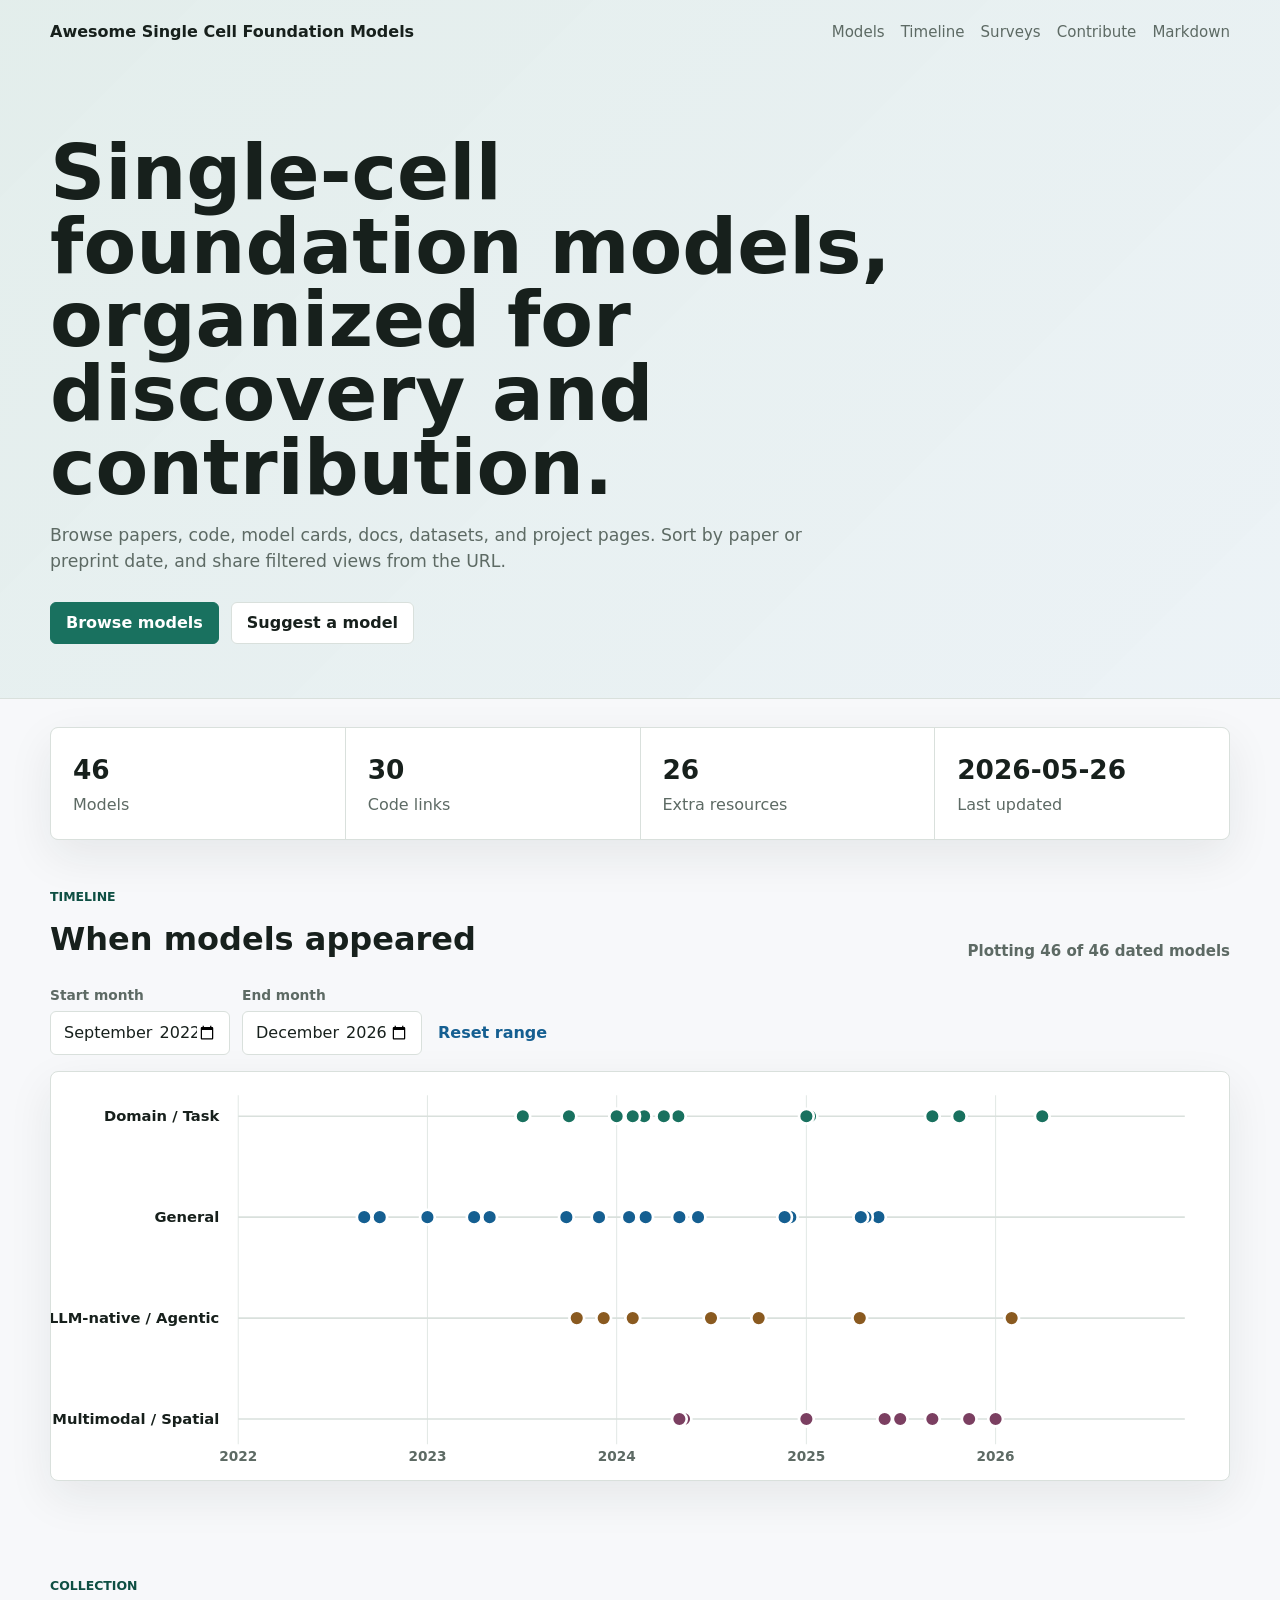
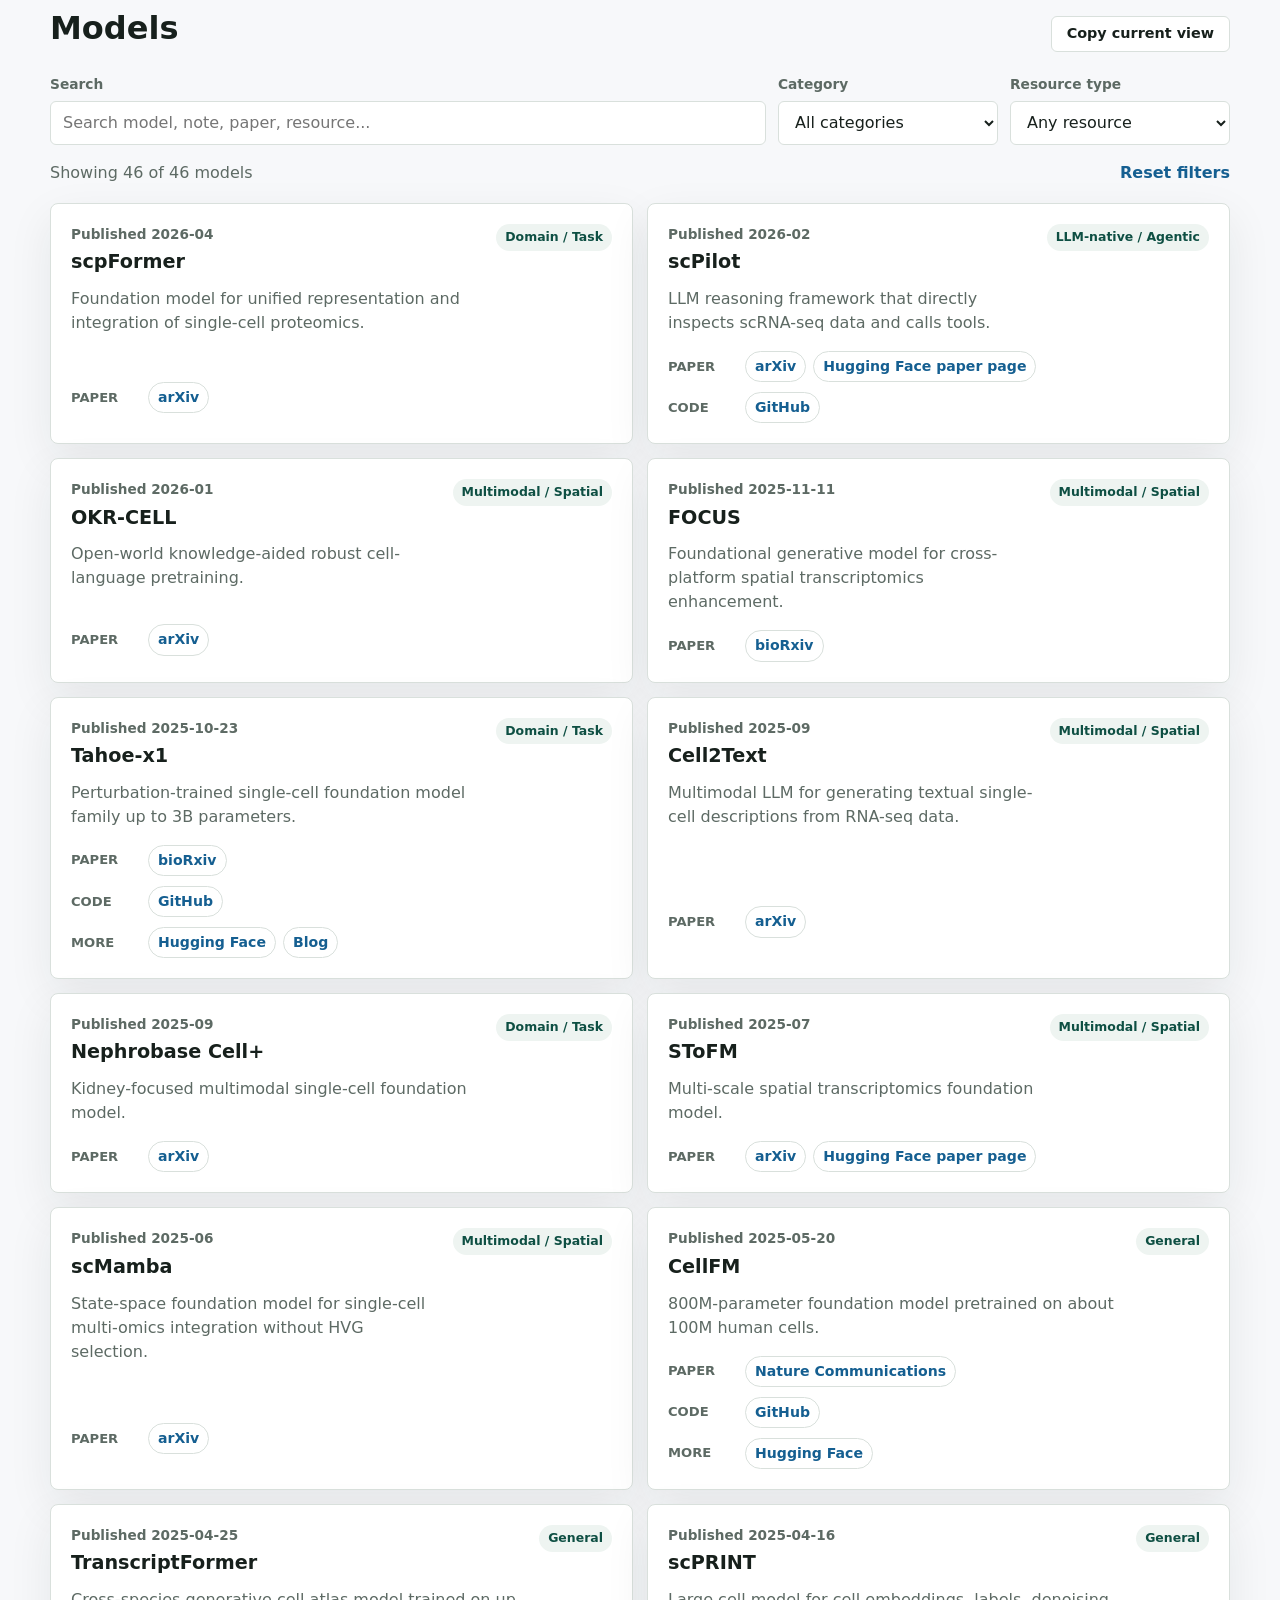
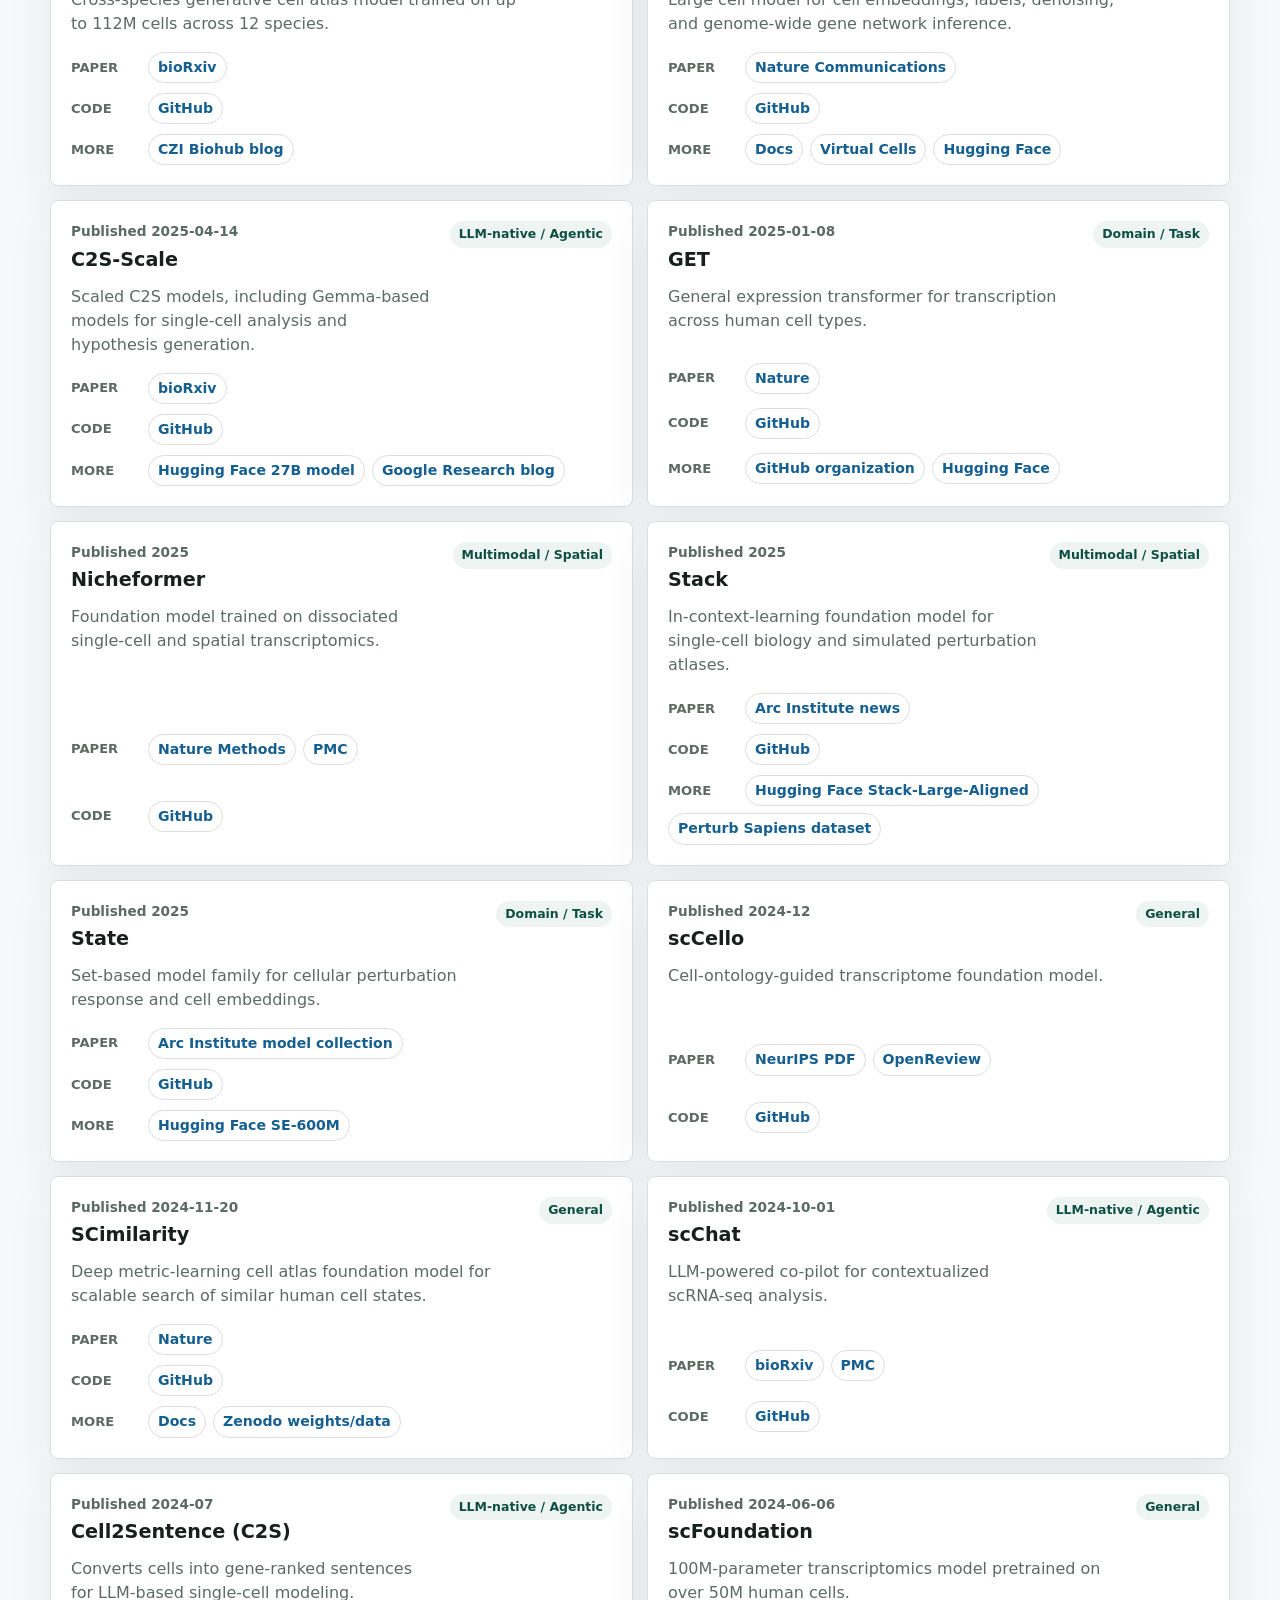
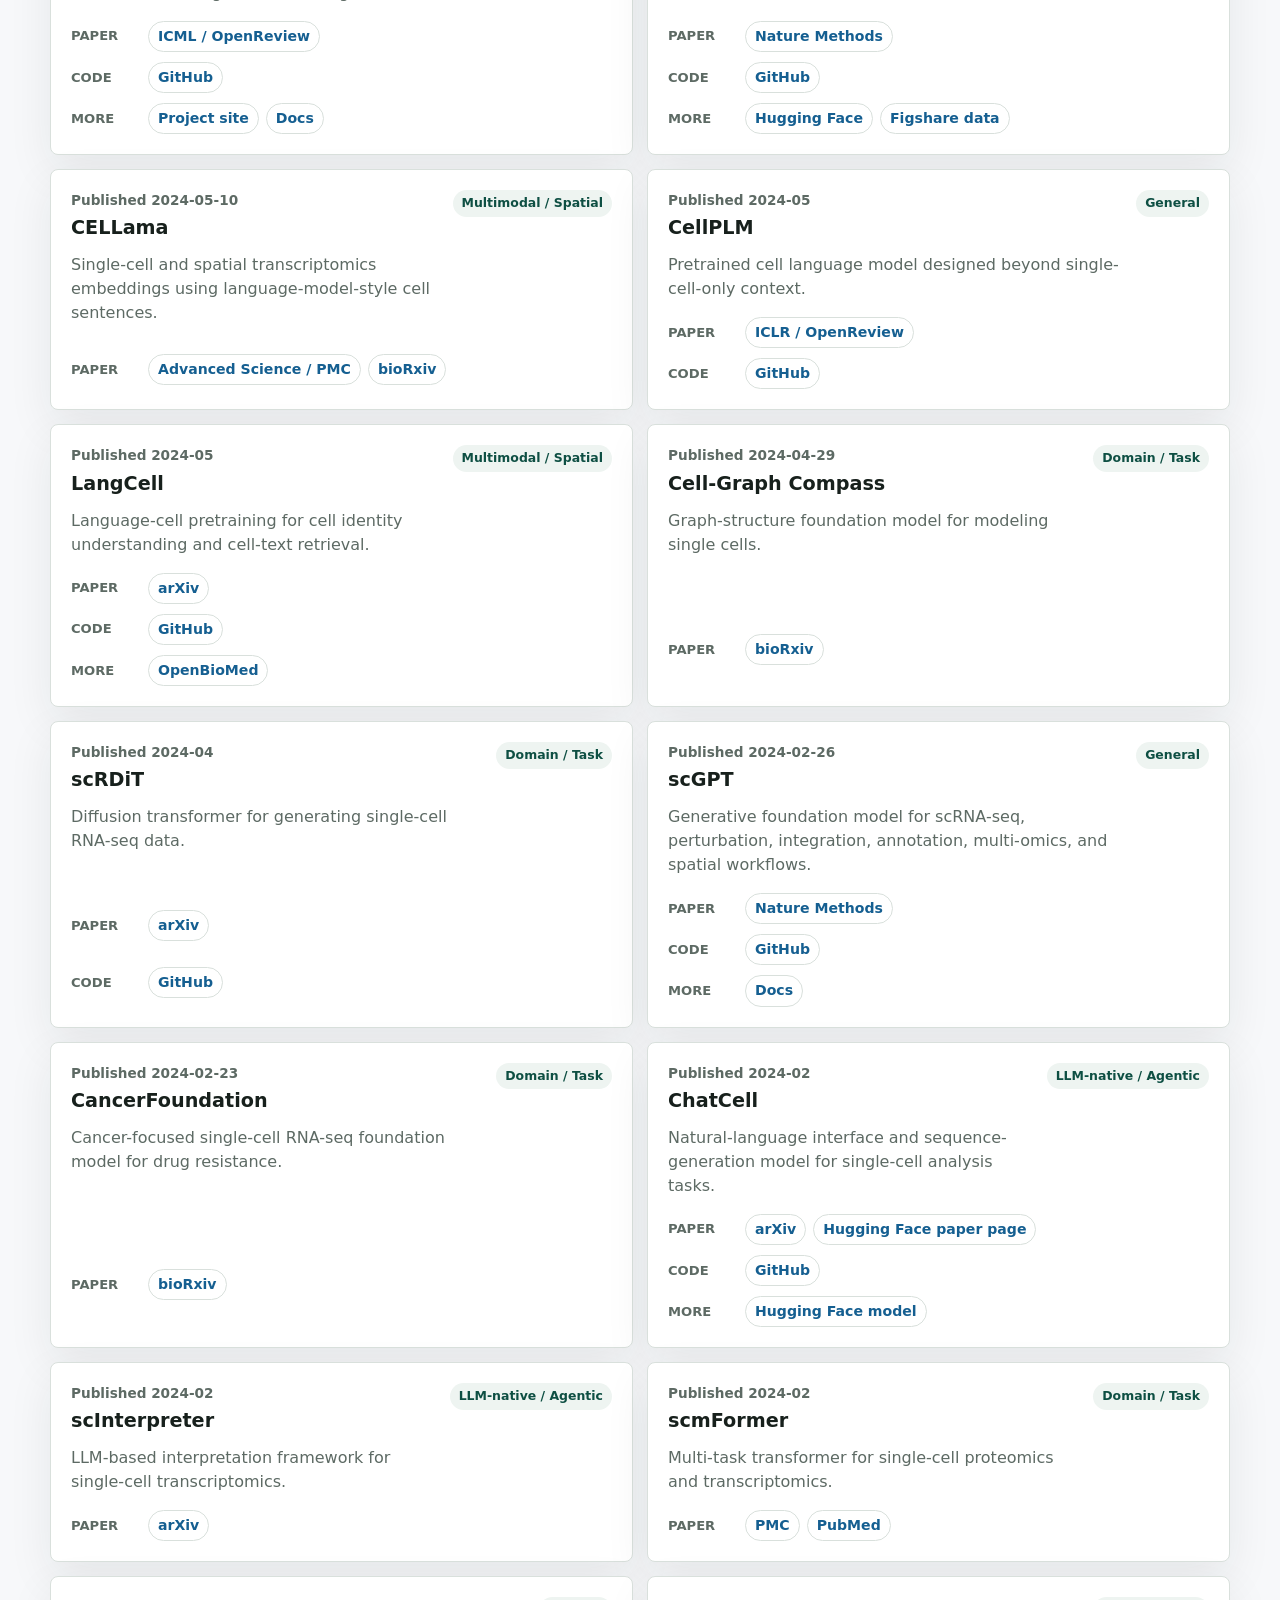
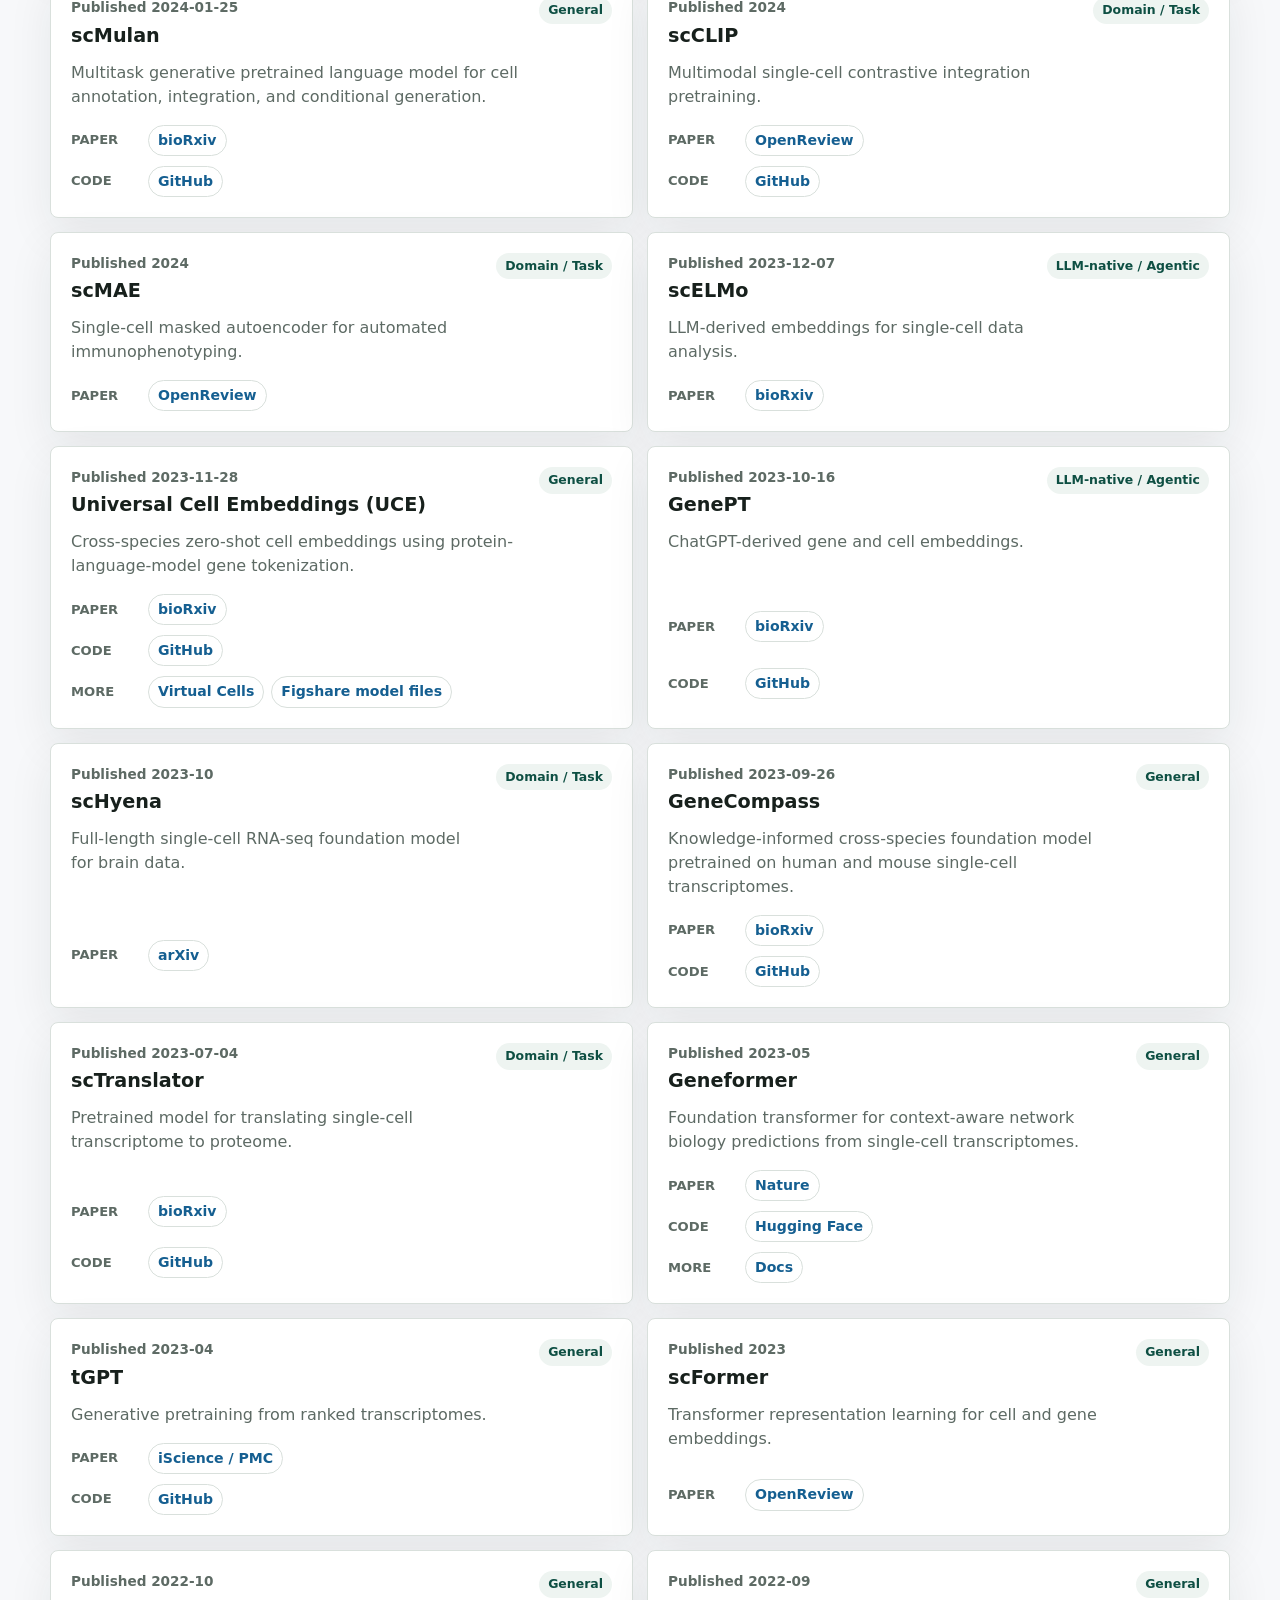
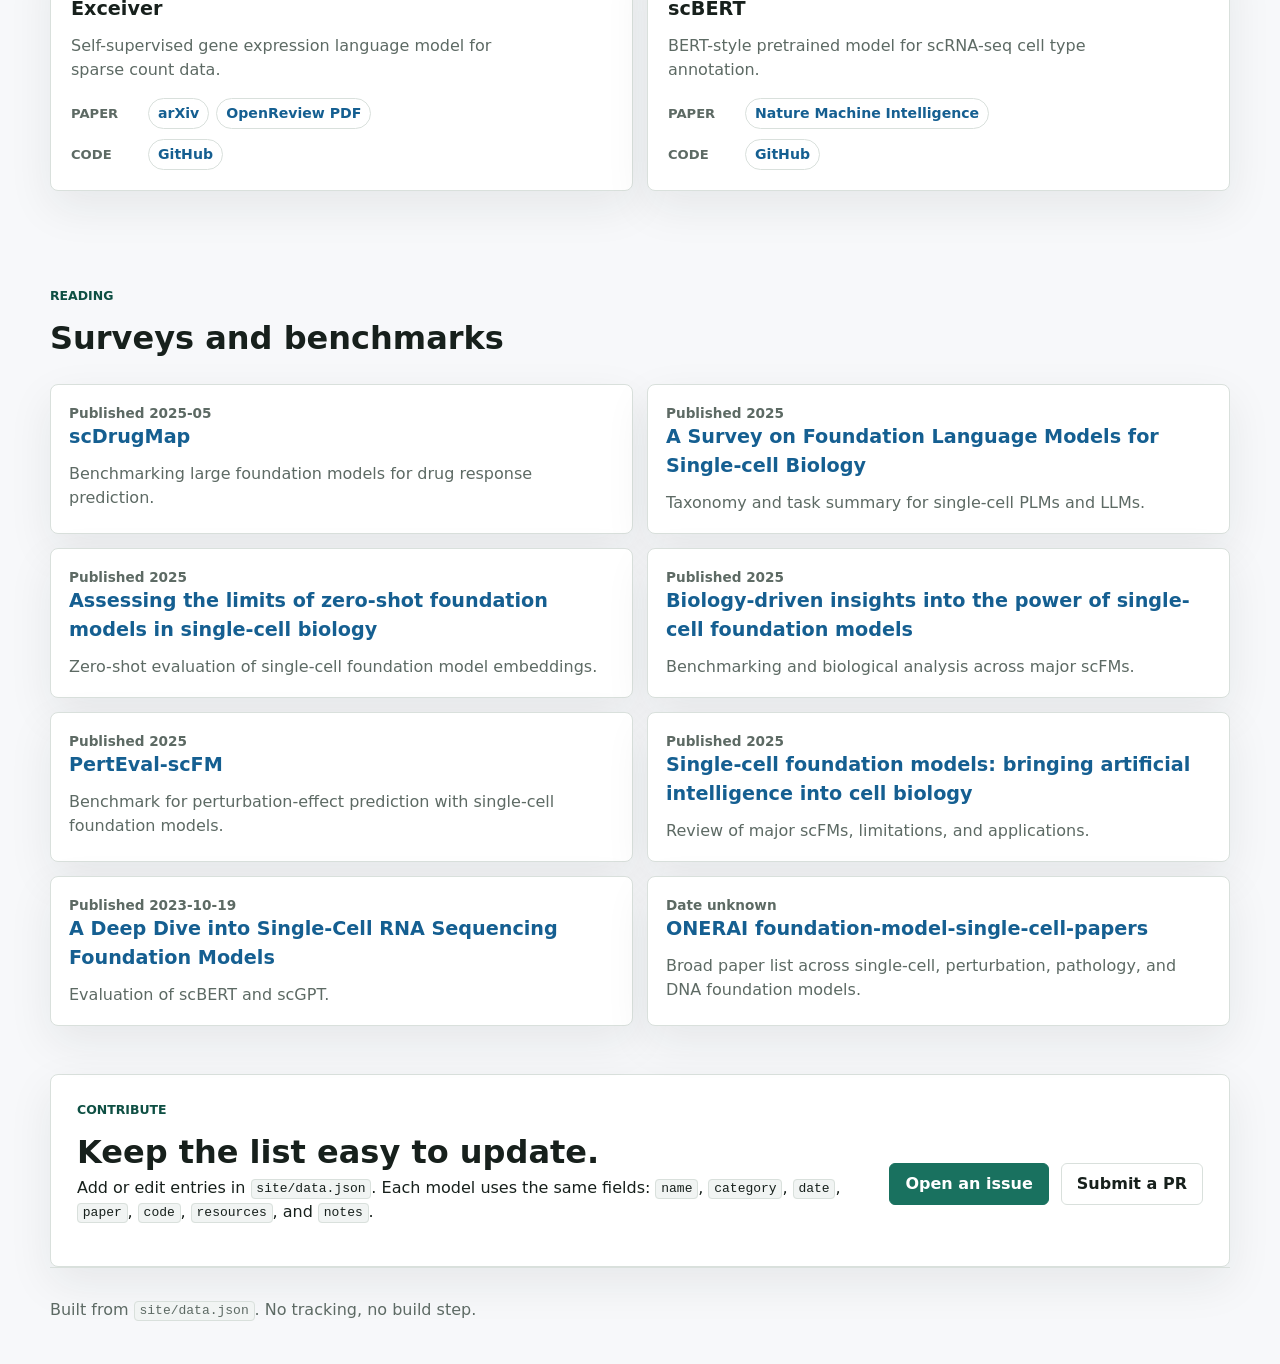
==== commit e2736611: "Update index.html" ====
--- a/site/index.html
+++ b/site/index.html
@@ -10,7 +10,7 @@
   <body>
     <header class="site-header">
       <nav class="topbar" aria-label="Primary">
-        <a class="brand" href="./">AwesomeSCFM</a>
+        <a class="brand" href="./">Awesome Single Cell Foundation Models</a>
         <div class="nav-links">
           <a href="#models">Models</a>
           <a href="#timeline">Timeline</a>
@@ -21,7 +21,6 @@
       </nav>
 
       <section class="hero">
-        <p class="eyebrow">AwesomeSCFM</p>
         <h1>Single-cell foundation models, organized for discovery and contribution.</h1>
         <p class="subtitle">
           Browse papers, code, model cards, docs, datasets, and project pages. Sort by paper or preprint date, and share filtered views from the URL.
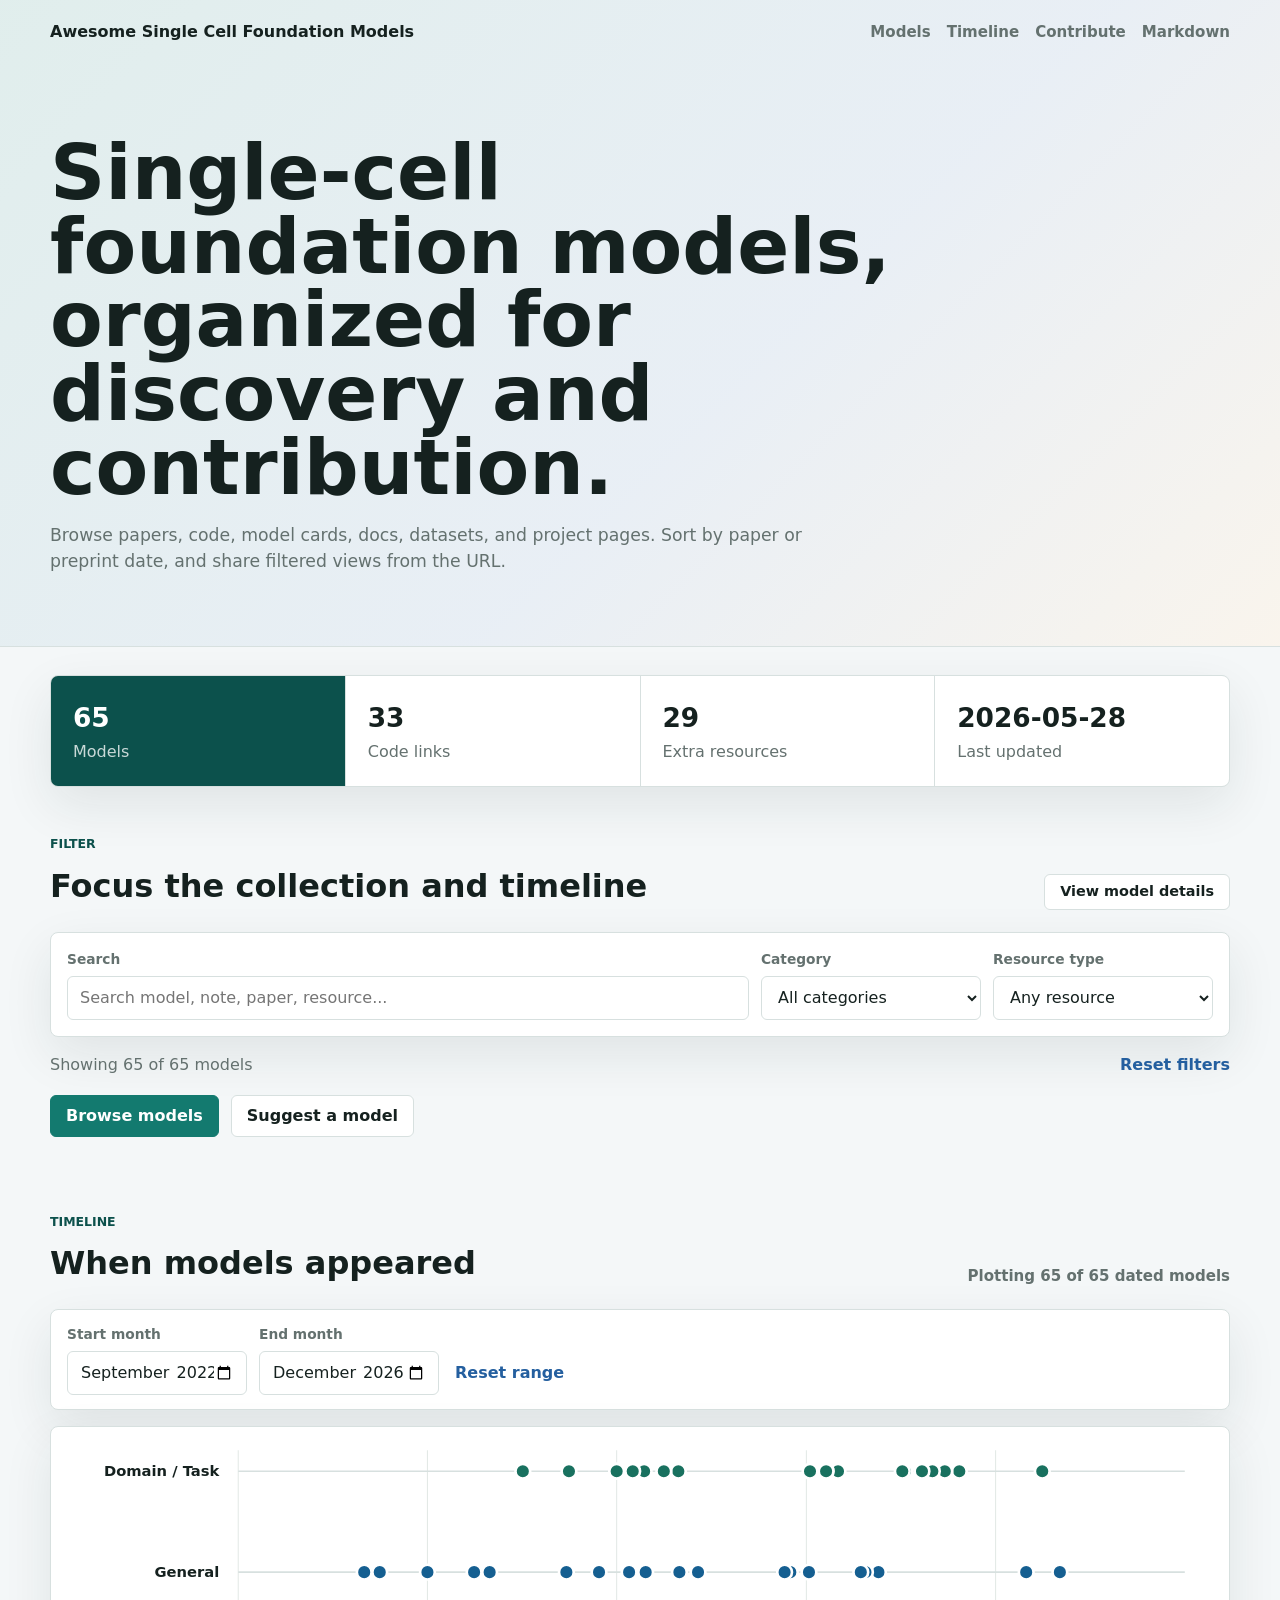
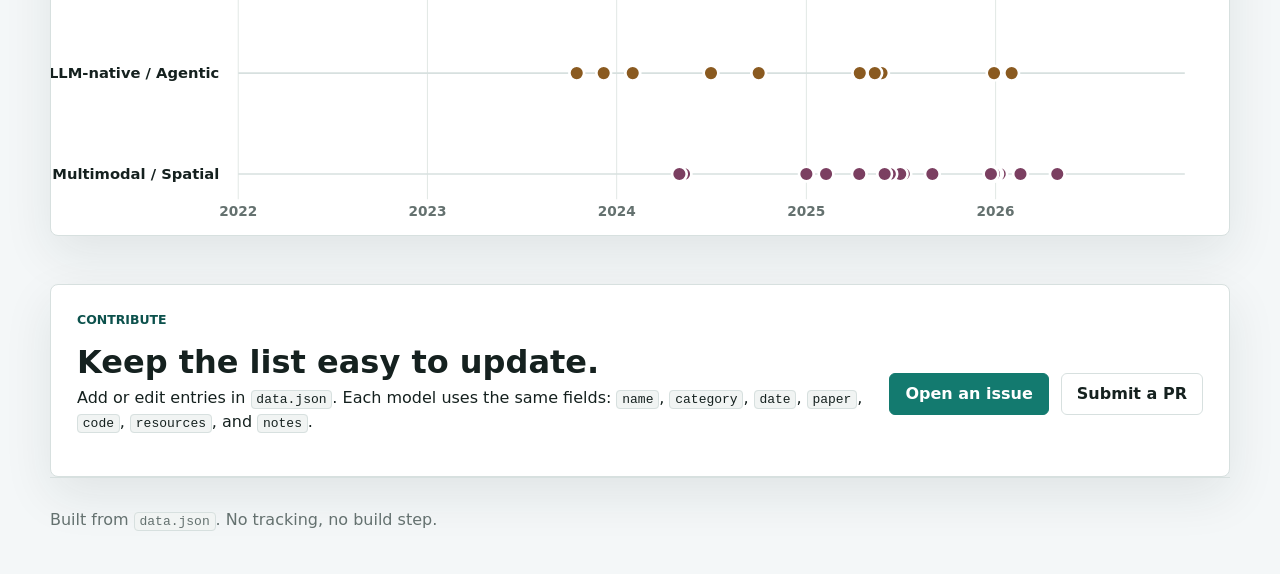
==== commit f3ba7ab1: "Improve site layout and model browsing" ====
--- a/site/index.html
+++ b/site/index.html
@@ -12,9 +12,8 @@
       <nav class="topbar" aria-label="Primary">
         <a class="brand" href="./">Awesome Single Cell Foundation Models</a>
         <div class="nav-links">
-          <a href="#models">Models</a>
+          <a class="models-link" href="models.html">Models</a>
           <a href="#timeline">Timeline</a>
-          <a href="#resources">Surveys</a>
           <a href="#contribute">Contribute</a>
           <a href="https://github.com/juntaic7/Awesome-Single-Cell-Foundation-Models#readme">Markdown</a>
         </div>
@@ -25,10 +24,6 @@
         <p class="subtitle">
           Browse papers, code, model cards, docs, datasets, and project pages. Sort by paper or preprint date, and share filtered views from the URL.
         </p>
-        <div class="hero-actions">
-          <a class="button primary" href="#models">Browse models</a>
-          <a class="button" href="https://github.com/juntaic7/Awesome-Single-Cell-Foundation-Models/issues/new?template=add-model.yml">Suggest a model</a>
-        </div>
       </section>
     </header>
 
@@ -49,6 +44,51 @@
         <div>
           <span id="updatedDate">-</span>
           <p>Last updated</p>
+        </div>
+      </section>
+
+      <section id="filters" class="section filter-section">
+        <div class="section-heading">
+          <div>
+            <p class="eyebrow">Filter</p>
+            <h2>Focus the collection and timeline</h2>
+          </div>
+          <a class="button small models-link" href="models.html">View model details</a>
+        </div>
+
+        <div class="filters" aria-label="Model filters">
+          <label class="search">
+            <span>Search</span>
+            <input id="searchInput" type="search" placeholder="Search model, note, paper, resource...">
+          </label>
+
+          <label>
+            <span>Category</span>
+            <select id="categoryFilter">
+              <option value="">All categories</option>
+            </select>
+          </label>
+
+          <label>
+            <span>Resource type</span>
+            <select id="resourceFilter">
+              <option value="">Any resource</option>
+              <option value="code">Has code</option>
+              <option value="model">Has model / weights</option>
+              <option value="docs">Has docs / project</option>
+              <option value="data">Has data</option>
+            </select>
+          </label>
+        </div>
+
+        <div class="result-row">
+          <p id="resultCount">Showing 0 models</p>
+          <button id="resetFilters" type="button">Reset filters</button>
+        </div>
+
+        <div class="filter-actions">
+          <a class="button primary models-link" href="models.html">Browse models</a>
+          <a class="button" href="https://github.com/juntaic7/Awesome-Single-Cell-Foundation-Models/issues/new?template=add-model.yml">Suggest a model</a>
         </div>
       </section>
 
@@ -74,65 +114,12 @@
         <div id="timelinePlot" class="timeline-plot" aria-live="polite"></div>
       </section>
 
-      <section id="models" class="section">
-        <div class="section-heading">
-          <div>
-            <p class="eyebrow">Collection</p>
-            <h2>Models</h2>
-          </div>
-          <button id="copyView" class="button small" type="button">Copy current view</button>
-        </div>
-
-        <div class="filters" aria-label="Model filters">
-          <label class="search">
-            <span>Search</span>
-            <input id="searchInput" type="search" placeholder="Search model, note, paper, resource...">
-          </label>
-
-          <label>
-            <span>Category</span>
-            <select id="categoryFilter">
-              <option value="">All categories</option>
-            </select>
-          </label>
-
-          <label>
-            <span>Resource type</span>
-            <select id="resourceFilter">
-              <option value="">Any resource</option>
-              <option value="code">Has code</option>
-              <option value="model">Has model / weights</option>
-              <option value="docs">Has docs / project</option>
-              <option value="data">Has data</option>
-            </select>
-          </label>
-
-        </div>
-
-        <div class="result-row">
-          <p id="resultCount">Showing 0 models</p>
-          <button id="resetFilters" type="button">Reset filters</button>
-        </div>
-
-        <div id="modelGrid" class="model-grid" aria-live="polite"></div>
-      </section>
-
-      <section id="resources" class="section">
-        <div class="section-heading">
-          <div>
-            <p class="eyebrow">Reading</p>
-            <h2>Surveys and benchmarks</h2>
-          </div>
-        </div>
-        <div id="resourceList" class="resource-list"></div>
-      </section>
-
       <section id="contribute" class="section contribute">
         <div>
           <p class="eyebrow">Contribute</p>
           <h2>Keep the list easy to update.</h2>
           <p>
-            Add or edit entries in <code>site/data.json</code>. Each model uses the same fields:
+            Add or edit entries in <code>data.json</code>. Each model uses the same fields:
             <code>name</code>, <code>category</code>, <code>date</code>, <code>paper</code>, <code>code</code>,
             <code>resources</code>, and <code>notes</code>.
           </p>
@@ -145,7 +132,7 @@
     </main>
 
     <footer>
-      <p>Built from <code>site/data.json</code>. No tracking, no build step.</p>
+      <p>Built from <code>data.json</code>. No tracking, no build step.</p>
     </footer>
 
     <script src="app.js"></script>
--- a/site/styles.css
+++ b/site/styles.css
@@ -1,16 +1,18 @@
 :root {
   color-scheme: light;
-  --bg: #f7f8fa;
+  --bg: #f4f7f8;
   --surface: #ffffff;
-  --surface-soft: #eef4f1;
-  --text: #17201c;
-  --muted: #5d6a64;
-  --line: #d9e0dc;
-  --accent: #19715f;
-  --accent-dark: #0e4f43;
-  --accent-soft: #dceee8;
-  --link: #155f91;
-  --shadow: 0 16px 45px rgba(21, 41, 34, 0.08);
+  --surface-soft: #eef5f4;
+  --surface-warm: #fff8ea;
+  --text: #15211f;
+  --muted: #64716f;
+  --line: #d7e0df;
+  --accent: #137a6f;
+  --accent-dark: #0c514c;
+  --accent-soft: #d8eeeb;
+  --link: #245f9f;
+  --gold: #b67916;
+  --shadow: 0 18px 50px rgba(20, 46, 48, 0.09);
 }
 
 * {
@@ -43,7 +45,7 @@
 
 .site-header {
   background:
-    linear-gradient(135deg, rgba(25, 113, 95, 0.12), rgba(71, 133, 171, 0.1)),
+    linear-gradient(135deg, rgba(19, 122, 111, 0.13), rgba(36, 95, 159, 0.1) 58%, rgba(182, 121, 22, 0.08)),
     var(--surface);
   border-bottom: 1px solid var(--line);
 }
@@ -66,6 +68,7 @@
 .brand {
   color: var(--text);
   font-weight: 800;
+  letter-spacing: 0;
 }
 
 .nav-links {
@@ -77,12 +80,32 @@
 
 .nav-links a {
   color: var(--muted);
-}
-
-.hero {
+  font-weight: 700;
+}
+
+.nav-links a:hover {
+  color: var(--accent-dark);
+  text-decoration: none;
+}
+
+.hero,
+.page-hero {
   width: min(1180px, calc(100% - 32px));
   margin: 0 auto;
+}
+
+.hero {
   padding: 72px 0 54px;
+}
+
+.page-hero {
+  padding: 48px 0 42px;
+}
+
+.compact-header {
+  background:
+    linear-gradient(135deg, rgba(19, 122, 111, 0.1), rgba(36, 95, 159, 0.08)),
+    var(--surface);
 }
 
 .eyebrow {
@@ -127,12 +150,16 @@
   font-size: 1.08rem;
 }
 
-.hero-actions,
+.filter-actions,
 .contribute-actions {
   display: flex;
   flex-wrap: wrap;
   gap: 12px;
   margin-top: 28px;
+}
+
+.filter-actions {
+  margin-top: 18px;
 }
 
 .button,
@@ -149,12 +176,14 @@
   font: inherit;
   font-weight: 700;
   cursor: pointer;
+  transition: border-color 150ms ease, background 150ms ease, color 150ms ease, transform 150ms ease;
 }
 
 .button:hover,
 button:hover {
   border-color: var(--accent);
   text-decoration: none;
+  transform: translateY(-1px);
 }
 
 .button.primary {
@@ -183,6 +212,11 @@
 .stats div {
   background: var(--surface);
   padding: 22px;
+}
+
+.stats div:first-child {
+  background: var(--accent-dark);
+  color: #fff;
 }
 
 .stats span {
@@ -199,8 +233,16 @@
   color: var(--muted);
 }
 
+.stats div:first-child p {
+  color: rgba(255, 255, 255, 0.78);
+}
+
 .section {
   padding: 48px 0;
+}
+
+.filter-section {
+  padding-bottom: 28px;
 }
 
 .section-heading {
@@ -223,6 +265,11 @@
   grid-template-columns: minmax(220px, 1fr) 220px 220px;
   gap: 12px;
   margin-bottom: 16px;
+  border: 1px solid var(--line);
+  border-radius: 8px;
+  background: var(--surface);
+  padding: 16px;
+  box-shadow: var(--shadow);
 }
 
 label span {
@@ -298,7 +345,7 @@
 .category {
   flex: none;
   border-radius: 999px;
-  background: var(--surface-soft);
+  background: var(--surface-warm);
   color: var(--accent-dark);
   padding: 4px 9px;
   font-size: 0.78rem;
@@ -340,7 +387,7 @@
 .pill {
   border: 1px solid var(--line);
   border-radius: 999px;
-  background: #fff;
+  background: var(--surface-soft);
   padding: 4px 9px;
   font-size: 0.88rem;
   font-weight: 700;
@@ -366,6 +413,11 @@
   flex-wrap: wrap;
   gap: 12px;
   margin-bottom: 16px;
+  border: 1px solid var(--line);
+  border-radius: 8px;
+  background: var(--surface);
+  padding: 14px 16px;
+  box-shadow: var(--shadow);
 }
 
 .timeline-controls label {
